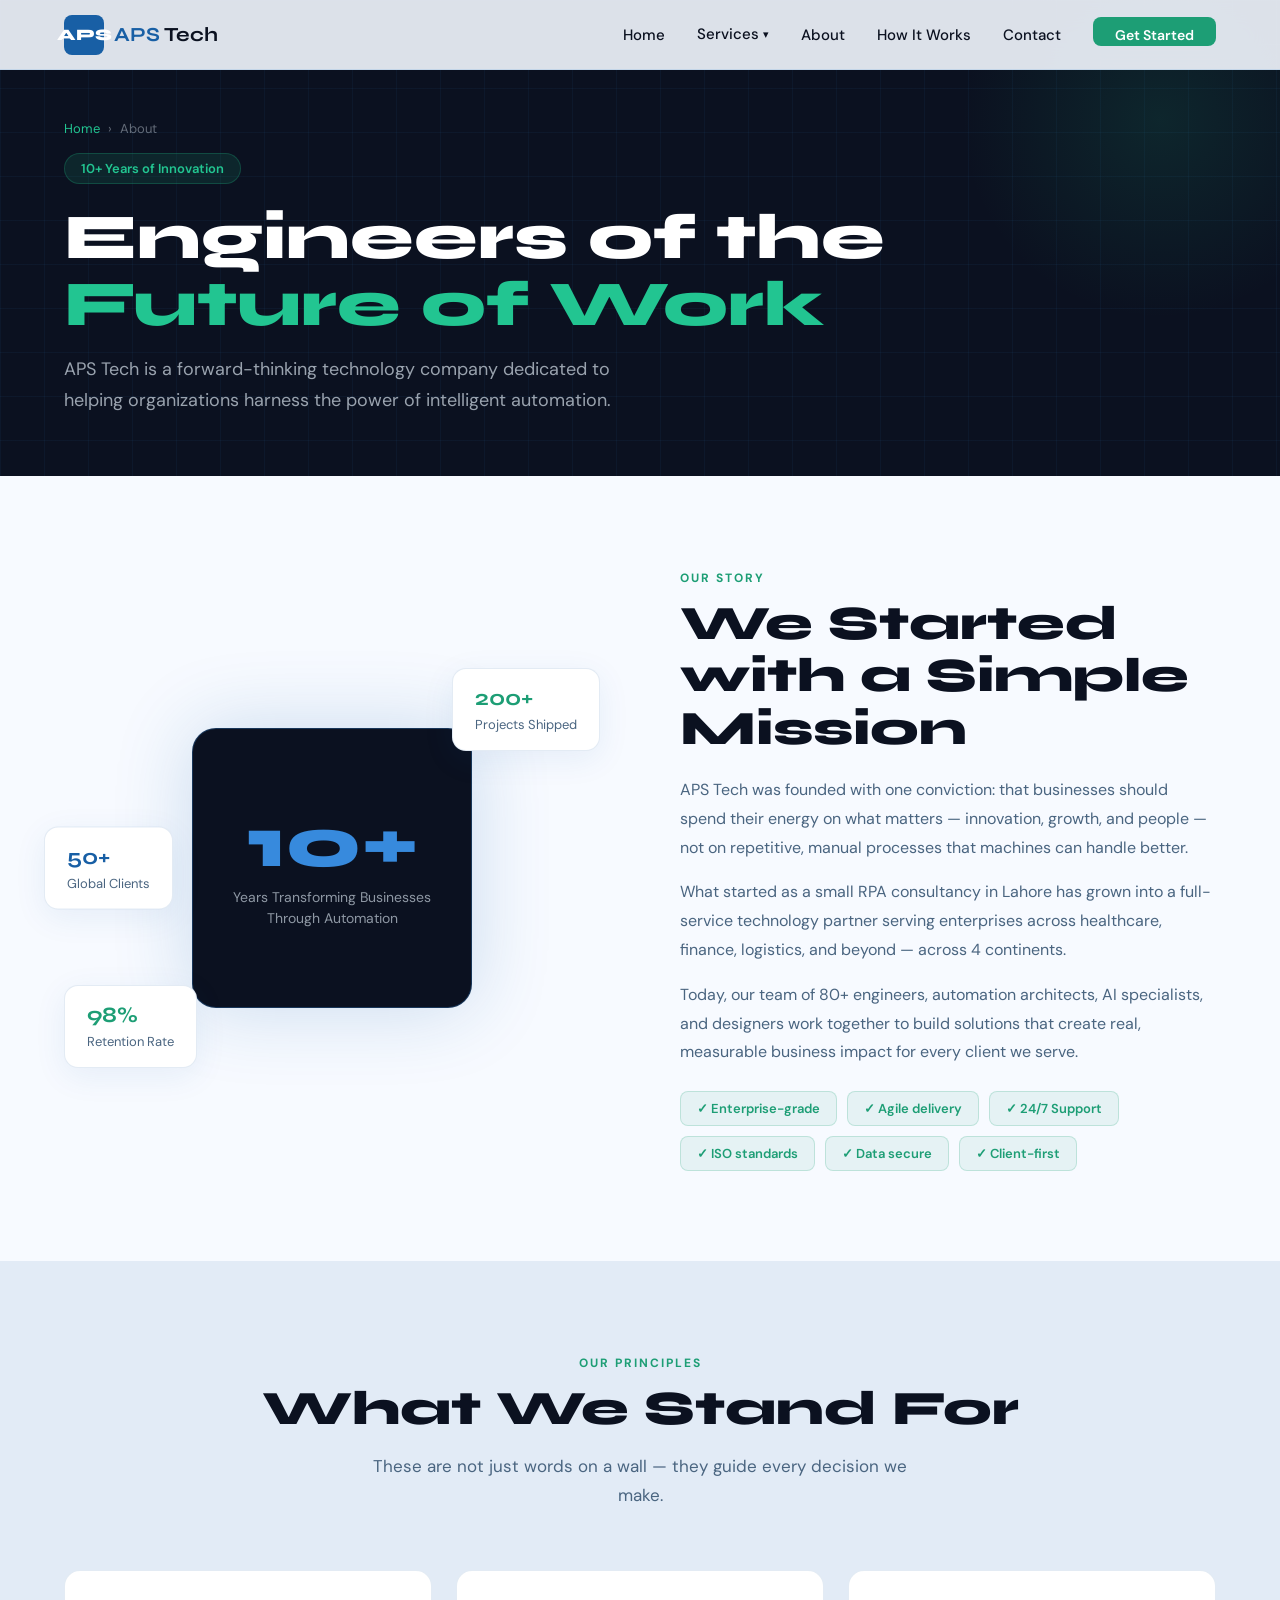
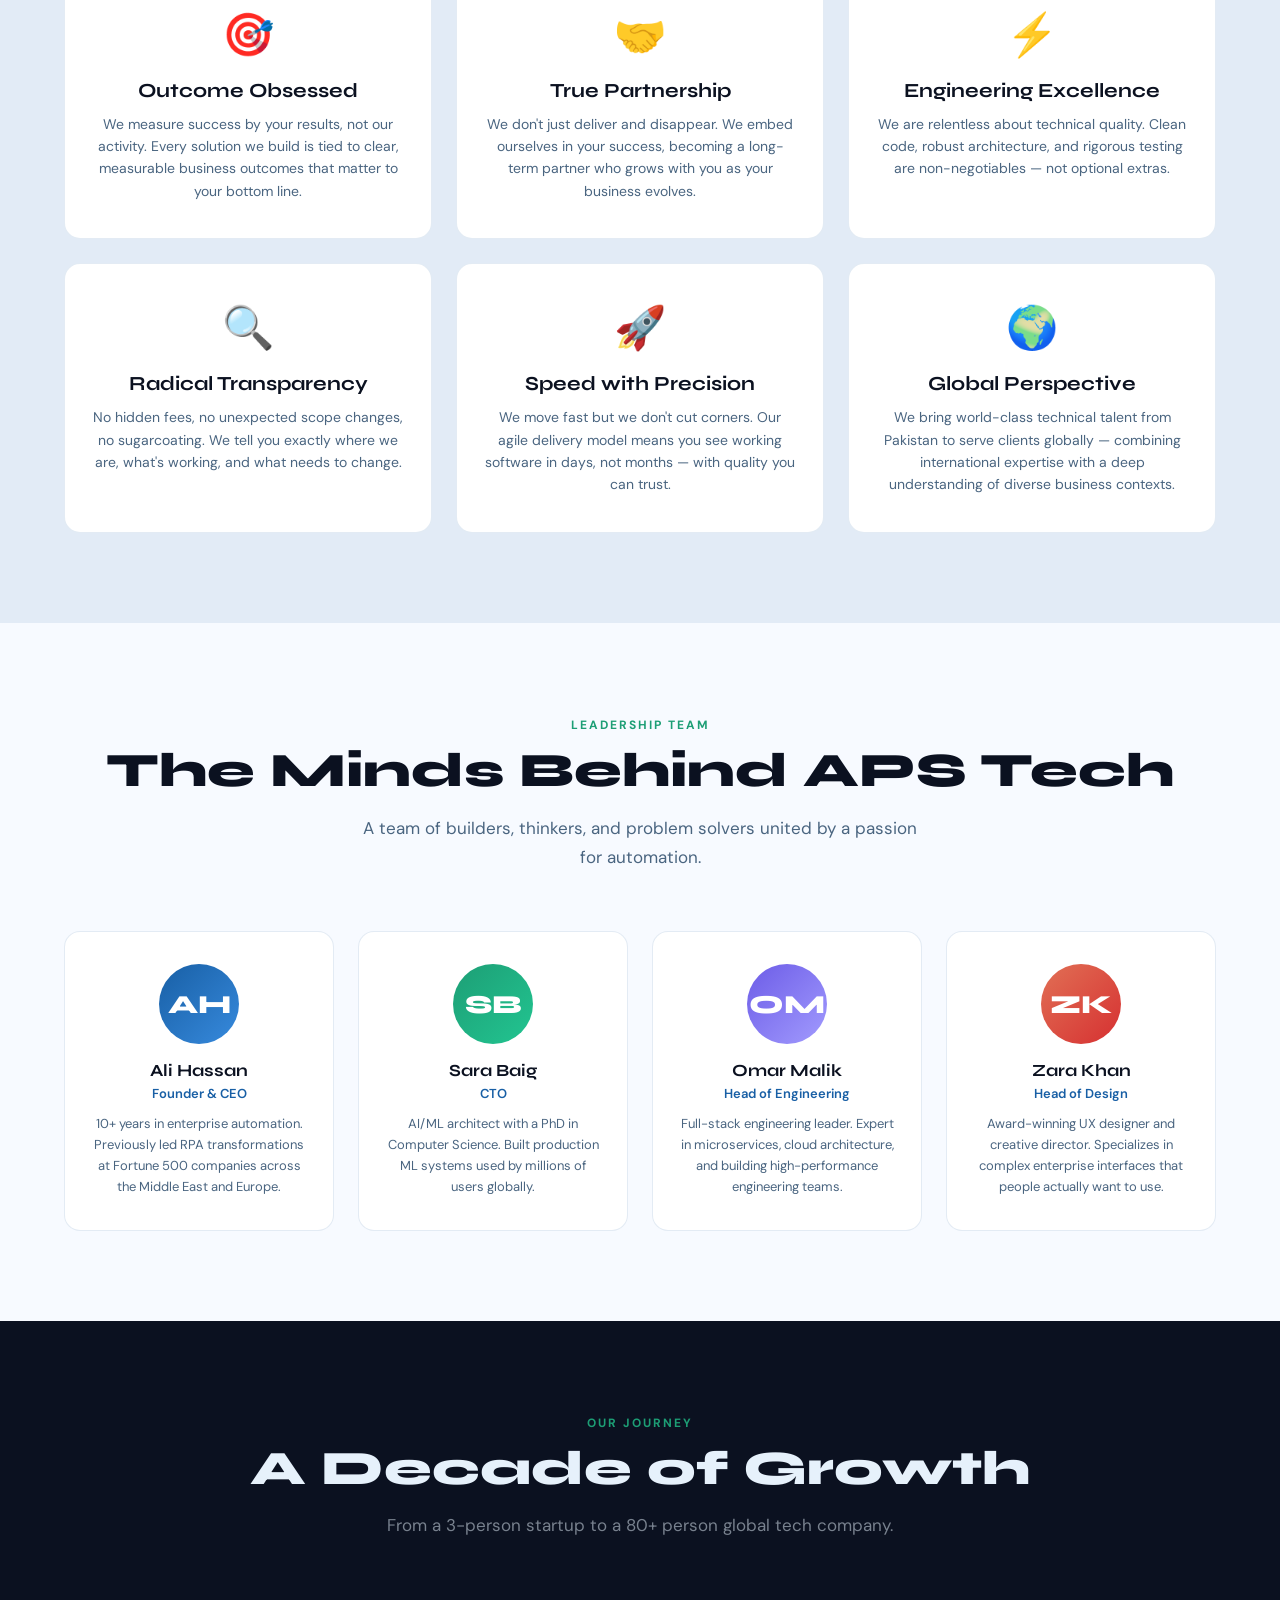
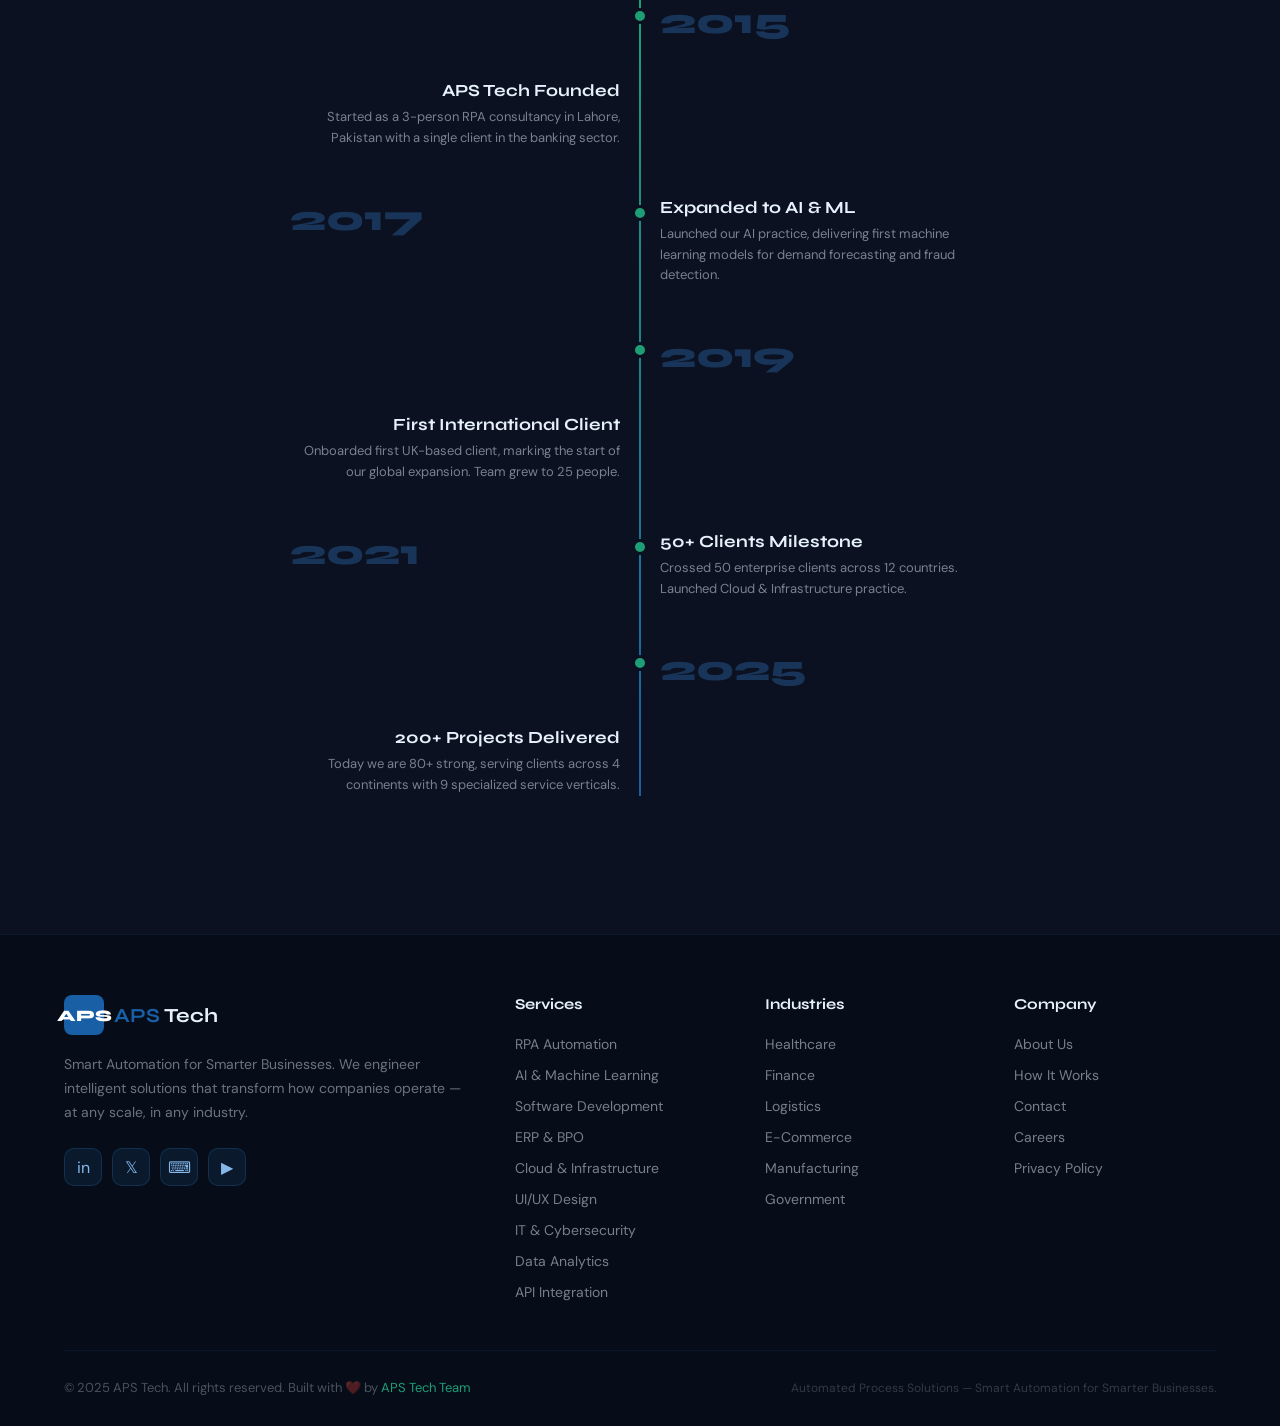
==== pages/about.html @ 6a46b892 "Initial website upload" ====
<!DOCTYPE html>
<html lang="en">
<head>
  <meta charset="UTF-8">
  <link rel="icon" type="image/svg+xml" href="../favicon.svg">
  <link rel="alternate icon" type="image/x-icon" href="../favicon.ico">
  <meta name="viewport" content="width=device-width, initial-scale=1.0">
  <title>About Us — APS Tech</title>
  <link rel="stylesheet" href="../assets/css/global.css">
  <style>
    /* ===== ABOUT PAGE ===== */
    #story { background: var(--bg3); }
    .story-grid { display: grid; grid-template-columns: 1fr 1fr; gap: 80px; align-items: center; }

    .story-visual {
      position: relative; height: 460px;
      display: flex; align-items: center; justify-content: center;
    }
    .story-main-card {
      width: 280px; height: 280px;
      background: var(--navy);
      border-radius: 24px;
      display: flex; flex-direction: column; align-items: center; justify-content: center;
      gap: 8px; border: 1px solid rgba(55,138,221,0.3);
      box-shadow: 0 0 80px rgba(24,95,165,0.2);
    }
    .story-main-card .big-num {
      font-family: var(--font-head); font-size: 72px; font-weight: 800; color: var(--electric); line-height: 1;
    }
    .story-main-card p { font-size: 14px; color: rgba(230,241,251,0.6); text-align: center; line-height: 1.5; padding: 0 20px; }
    .float-card {
      position: absolute; background: #fff;
      border: 1px solid rgba(24,95,165,0.12);
      border-radius: 14px; padding: 16px 22px;
      box-shadow: 0 8px 32px rgba(24,95,165,0.08);
    }
    .float-card strong { display: block; font-family: var(--font-head); font-size: 22px; color: var(--green); margin-bottom: 2px; }
    .float-card span { font-size: 13px; color: #4A6580; }
    .float-card.fc1 { top: 30px; right: 0; }
    .float-card.fc2 { bottom: 30px; left: 0; }
    .float-card.fc3 { top: 50%; left: -20px; transform: translateY(-50%); }
    .float-card.fc3 strong { color: var(--blue); }

    .story-content .section-title { margin-bottom: 20px; }
    .story-content p { font-size: 16px; color: #4A6580; line-height: 1.8; margin-bottom: 16px; }
    .about-vals { display: flex; flex-wrap: wrap; gap: 10px; margin-top: 24px; }
    .aval {
      display: flex; align-items: center; gap: 8px;
      background: rgba(29,158,117,0.08); border: 1px solid rgba(29,158,117,0.2);
      border-radius: 8px; padding: 8px 16px;
      font-size: 13px; font-weight: 600; color: var(--green);
    }

    /* Values */
    #values { background: var(--bg2); }
    .values-grid { display: grid; grid-template-columns: repeat(3, 1fr); gap: 24px; }
    .value-card {
      background: #fff; border: 1px solid rgba(24,95,165,0.12);
      border-radius: 16px; padding: 36px 28px; text-align: center;
      transition: transform 0.3s, box-shadow 0.3s;
    }
    .value-card:hover { transform: translateY(-6px); box-shadow: 0 20px 50px rgba(24,95,165,0.10); }
    .value-icon { font-size: 42px; margin-bottom: 16px; display: block; }
    .value-card h3 { font-family: var(--font-head); font-size: 20px; font-weight: 700; color: var(--navy); margin-bottom: 10px; }
    .value-card p { font-size: 14px; color: #4A6580; line-height: 1.6; }

    /* Team */
    #team { background: var(--bg3); }
    .team-grid { display: grid; grid-template-columns: repeat(auto-fit, minmax(220px, 1fr)); gap: 24px; }
    .team-card {
      background: #fff; border: 1px solid rgba(24,95,165,0.12);
      border-radius: 16px; padding: 32px 24px; text-align: center;
      transition: transform 0.3s, box-shadow 0.3s;
    }
    .team-card:hover { transform: translateY(-6px); box-shadow: 0 20px 50px rgba(24,95,165,0.10); }
    .team-avatar {
      width: 80px; height: 80px; border-radius: 50%; margin: 0 auto 16px;
      display: flex; align-items: center; justify-content: center;
      font-family: var(--font-head); font-weight: 800; font-size: 26px; color: #fff;
    }
    .ta1 { background: linear-gradient(135deg, var(--blue), var(--electric)); }
    .ta2 { background: linear-gradient(135deg, var(--green), var(--green-light)); }
    .ta3 { background: linear-gradient(135deg, #6C5CE7, #a29bfe); }
    .ta4 { background: linear-gradient(135deg, #e17055, #d63031); }
    .team-name { font-family: var(--font-head); font-size: 17px; font-weight: 700; color: var(--navy); margin-bottom: 4px; }
    .team-role { font-size: 13px; color: var(--blue); font-weight: 600; margin-bottom: 12px; }
    .team-bio { font-size: 13px; color: #4A6580; line-height: 1.6; }

    /* Timeline */
    #timeline { background: var(--navy); }
    .timeline { position: relative; max-width: 700px; margin: 0 auto; }
    .timeline::before {
      content: ''; position: absolute; left: 50%; top: 0; bottom: 0; width: 2px;
      background: linear-gradient(to bottom, var(--green), var(--blue));
      transform: translateX(-50%);
    }
    .tl-item {
      display: grid; grid-template-columns: 1fr 1fr; gap: 40px;
      margin-bottom: 48px; position: relative;
    }
    .tl-item:nth-child(odd) .tl-content { grid-column: 1; text-align: right; }
    .tl-item:nth-child(odd) .tl-year { grid-column: 2; }
    .tl-item:nth-child(even) .tl-year { grid-column: 1; }
    .tl-item:nth-child(even) .tl-content { grid-column: 2; }
    .tl-dot {
      position: absolute; left: 50%; top: 8px; width: 16px; height: 16px;
      background: var(--green); border-radius: 50%;
      border: 3px solid var(--navy); transform: translateX(-50%);
      z-index: 1;
    }
    .tl-year {
      font-family: var(--font-head); font-size: 36px; font-weight: 800;
      color: rgba(55,138,221,0.3); line-height: 1; padding-top: 4px;
    }
    .tl-content h4 { font-family: var(--font-head); font-size: 17px; font-weight: 700; color: var(--white); margin-bottom: 6px; }
    .tl-content p { font-size: 13px; color: rgba(230,241,251,0.5); line-height: 1.6; }

    @media (max-width: 900px) {
      .story-grid { grid-template-columns: 1fr; }
      .story-visual { height: 320px; }
      .values-grid { grid-template-columns: 1fr; }
      .timeline::before { left: 20px; }
      .tl-item { grid-template-columns: 1fr; padding-left: 52px; }
      .tl-item:nth-child(odd) .tl-content,
      .tl-item:nth-child(even) .tl-content { grid-column: 1; text-align: left; }
      .tl-item:nth-child(odd) .tl-year,
      .tl-item:nth-child(even) .tl-year { grid-column: 1; }
      .tl-dot { left: 20px; }
    }
  </style>
</head>
<body>

<div id="nav-placeholder"></div>

<!-- PAGE HERO -->
<div class="page-hero">
  <div class="page-hero-grid"></div>
  <div class="page-hero-glow"></div>
  <div class="page-hero-content">
    <div class="breadcrumb"><a href="/">Home</a> <span>›</span> <span>About</span></div>
    <div class="page-hero-badge">10+ Years of Innovation</div>
    <h1>Engineers of the <span>Future of Work</span></h1>
    <p>APS Tech is a forward-thinking technology company dedicated to helping organizations harness the power of intelligent automation.</p>
  </div>
</div>

<!-- STORY -->
<section id="story">
  <div class="story-grid">
    <div class="story-visual reveal">
      <div class="story-main-card">
        <div class="big-num">10+</div>
        <p>Years Transforming Businesses Through Automation</p>
      </div>
      <div class="float-card fc1">
        <strong>200+</strong>
        <span>Projects Shipped</span>
      </div>
      <div class="float-card fc2">
        <strong>98%</strong>
        <span>Retention Rate</span>
      </div>
      <div class="float-card fc3">
        <strong>50+</strong>
        <span>Global Clients</span>
      </div>
    </div>
    <div class="story-content reveal">
      <span class="section-label">Our Story</span>
      <h2 class="section-title">We Started with a Simple Mission</h2>
      <p>APS Tech was founded with one conviction: that businesses should spend their energy on what matters — innovation, growth, and people — not on repetitive, manual processes that machines can handle better.</p>
      <p>What started as a small RPA consultancy in Lahore has grown into a full-service technology partner serving enterprises across healthcare, finance, logistics, and beyond — across 4 continents.</p>
      <p>Today, our team of 80+ engineers, automation architects, AI specialists, and designers work together to build solutions that create real, measurable business impact for every client we serve.</p>
      <div class="about-vals">
        <div class="aval">✓ Enterprise-grade</div>
        <div class="aval">✓ Agile delivery</div>
        <div class="aval">✓ 24/7 Support</div>
        <div class="aval">✓ ISO standards</div>
        <div class="aval">✓ Data secure</div>
        <div class="aval">✓ Client-first</div>
      </div>
    </div>
  </div>
</section>

<!-- VALUES -->
<section id="values">
  <div class="section-header center reveal">
    <span class="section-label">Our Principles</span>
    <h2 class="section-title">What We Stand For</h2>
    <p class="section-sub">These are not just words on a wall — they guide every decision we make.</p>
  </div>
  <div class="values-grid">
    <div class="value-card reveal">
      <span class="value-icon">🎯</span>
      <h3>Outcome Obsessed</h3>
      <p>We measure success by your results, not our activity. Every solution we build is tied to clear, measurable business outcomes that matter to your bottom line.</p>
    </div>
    <div class="value-card reveal">
      <span class="value-icon">🤝</span>
      <h3>True Partnership</h3>
      <p>We don't just deliver and disappear. We embed ourselves in your success, becoming a long-term partner who grows with you as your business evolves.</p>
    </div>
    <div class="value-card reveal">
      <span class="value-icon">⚡</span>
      <h3>Engineering Excellence</h3>
      <p>We are relentless about technical quality. Clean code, robust architecture, and rigorous testing are non-negotiables — not optional extras.</p>
    </div>
    <div class="value-card reveal">
      <span class="value-icon">🔍</span>
      <h3>Radical Transparency</h3>
      <p>No hidden fees, no unexpected scope changes, no sugarcoating. We tell you exactly where we are, what's working, and what needs to change.</p>
    </div>
    <div class="value-card reveal">
      <span class="value-icon">🚀</span>
      <h3>Speed with Precision</h3>
      <p>We move fast but we don't cut corners. Our agile delivery model means you see working software in days, not months — with quality you can trust.</p>
    </div>
    <div class="value-card reveal">
      <span class="value-icon">🌍</span>
      <h3>Global Perspective</h3>
      <p>We bring world-class technical talent from Pakistan to serve clients globally — combining international expertise with a deep understanding of diverse business contexts.</p>
    </div>
  </div>
</section>

<!-- TEAM -->
<section id="team">
  <div class="section-header center reveal">
    <span class="section-label">Leadership Team</span>
    <h2 class="section-title">The Minds Behind APS Tech</h2>
    <p class="section-sub">A team of builders, thinkers, and problem solvers united by a passion for automation.</p>
  </div>
  <div class="team-grid">
    <div class="team-card reveal">
      <div class="team-avatar ta1">AH</div>
      <div class="team-name">Ali Hassan</div>
      <div class="team-role">Founder & CEO</div>
      <div class="team-bio">10+ years in enterprise automation. Previously led RPA transformations at Fortune 500 companies across the Middle East and Europe.</div>
    </div>
    <div class="team-card reveal">
      <div class="team-avatar ta2">SB</div>
      <div class="team-name">Sara Baig</div>
      <div class="team-role">CTO</div>
      <div class="team-bio">AI/ML architect with a PhD in Computer Science. Built production ML systems used by millions of users globally.</div>
    </div>
    <div class="team-card reveal">
      <div class="team-avatar ta3">OM</div>
      <div class="team-name">Omar Malik</div>
      <div class="team-role">Head of Engineering</div>
      <div class="team-bio">Full-stack engineering leader. Expert in microservices, cloud architecture, and building high-performance engineering teams.</div>
    </div>
    <div class="team-card reveal">
      <div class="team-avatar ta4">ZK</div>
      <div class="team-name">Zara Khan</div>
      <div class="team-role">Head of Design</div>
      <div class="team-bio">Award-winning UX designer and creative director. Specializes in complex enterprise interfaces that people actually want to use.</div>
    </div>
  </div>
</section>

<!-- TIMELINE -->
<section id="timeline">
  <div class="section-header center reveal">
    <span class="section-label">Our Journey</span>
    <h2 class="section-title" style="color:var(--white)">A Decade of Growth</h2>
    <p class="section-sub" style="color:rgba(230,241,251,0.5)">From a 3-person startup to a 80+ person global tech company.</p>
  </div>
  <div class="timeline reveal">
    <div class="tl-item">
      <div class="tl-dot"></div>
      <div class="tl-year">2015</div>
      <div class="tl-content">
        <h4>APS Tech Founded</h4>
        <p>Started as a 3-person RPA consultancy in Lahore, Pakistan with a single client in the banking sector.</p>
      </div>
    </div>
    <div class="tl-item">
      <div class="tl-dot"></div>
      <div class="tl-year">2017</div>
      <div class="tl-content">
        <h4>Expanded to AI & ML</h4>
        <p>Launched our AI practice, delivering first machine learning models for demand forecasting and fraud detection.</p>
      </div>
    </div>
    <div class="tl-item">
      <div class="tl-dot"></div>
      <div class="tl-year">2019</div>
      <div class="tl-content">
        <h4>First International Client</h4>
        <p>Onboarded first UK-based client, marking the start of our global expansion. Team grew to 25 people.</p>
      </div>
    </div>
    <div class="tl-item">
      <div class="tl-dot"></div>
      <div class="tl-year">2021</div>
      <div class="tl-content">
        <h4>50+ Clients Milestone</h4>
        <p>Crossed 50 enterprise clients across 12 countries. Launched Cloud & Infrastructure practice.</p>
      </div>
    </div>
    <div class="tl-item">
      <div class="tl-dot"></div>
      <div class="tl-year">2025</div>
      <div class="tl-content">
        <h4>200+ Projects Delivered</h4>
        <p>Today we are 80+ strong, serving clients across 4 continents with 9 specialized service verticals.</p>
      </div>
    </div>
  </div>
</section>

<div id="footer-placeholder"></div>
<script src="../assets/js/components.js"></script>
</body>
</html>
---- assets/css/global.css ----
@import url('https://fonts.googleapis.com/css2?family=Syne:wght@400;600;700;800&family=DM+Sans:wght@300;400;500;600&display=swap');

:root {
  --bg: #EFF4FB;
  --bg2: #E2EBF6;
  --bg3: #F7FAFF;
  --navy: #0B1120;
  --blue: #185FA5;
  --electric: #378ADD;
  --green: #1D9E75;
  --green-light: #22C591;
  --white: #E6F1FB;
  --muted: #85B7EB;
  --dark-card: #0D1829;
  --card-border: rgba(55,138,221,0.25);
  --font-head: 'Syne', sans-serif;
  --font-body: 'DM Sans', sans-serif;
}

*, *::before, *::after { box-sizing: border-box; margin: 0; padding: 0; }
html { scroll-behavior: smooth; }
body {
  font-family: var(--font-body);
  background: var(--bg);
  color: var(--navy);
  overflow-x: hidden;
}

/* ===== NAVBAR ===== */
nav {
  position: fixed; top: 0; left: 0; right: 0; z-index: 1000;
  display: flex; align-items: center; justify-content: space-between;
  padding: 0 5%; height: 70px;
  background: rgba(239,244,251,0.92);
  backdrop-filter: blur(16px);
  border-bottom: 1px solid rgba(55,138,221,0.15);
  transition: box-shadow 0.3s;
}
nav.scrolled { box-shadow: 0 4px 32px rgba(24,95,165,0.1); }

.nav-logo {
  display: flex; align-items: center; gap: 10px; text-decoration: none;
}
.logo-box {
  width: 40px; height: 40px;
  background: var(--blue);
  border-radius: 8px;
  display: flex; align-items: center; justify-content: center;
  font-family: var(--font-head);
  font-weight: 800; font-size: 16px;
  color: #fff;
}
.logo-text {
  font-family: var(--font-head);
  font-weight: 700; font-size: 20px;
  color: var(--navy);
}
.logo-text span { color: var(--blue); }

.nav-links {
  display: flex; align-items: center; gap: 2rem; list-style: none;
}
.nav-links a {
  text-decoration: none; color: var(--navy);
  font-weight: 500; font-size: 15px;
  position: relative; padding-bottom: 2px;
  transition: color 0.2s;
}
.nav-links a::after {
  content: ''; position: absolute; bottom: 0; left: 0;
  width: 0; height: 2px;
  background: var(--green);
  transition: width 0.3s;
}
.nav-links a:hover { color: var(--blue); }
.nav-links a:hover::after { width: 100%; }
.nav-links a.active { color: var(--blue); }
.nav-links a.active::after { width: 100%; }

.btn-nav {
  background: var(--green) !important;
  color: #fff !important;
  padding: 9px 22px;
  border-radius: 8px;
  font-weight: 600 !important;
  font-size: 14px !important;
  transition: background 0.2s, transform 0.2s !important;
}
.btn-nav::after { display: none !important; }
.btn-nav:hover { background: var(--green-light) !important; transform: translateY(-1px); }

.hamburger { display: none; flex-direction: column; gap: 5px; cursor: pointer; }
.hamburger span { width: 26px; height: 2px; background: var(--navy); transition: all 0.3s; border-radius: 2px; }

.mobile-menu {
  display: none;
  position: fixed; top: 70px; left: 0; right: 0;
  background: rgba(239,244,251,0.98);
  backdrop-filter: blur(16px);
  padding: 24px 5%;
  z-index: 999;
  border-bottom: 1px solid rgba(24,95,165,0.1);
  flex-direction: column; gap: 16px;
}
.mobile-menu.open { display: flex; }
.mobile-menu a {
  text-decoration: none; color: var(--navy);
  font-weight: 600; font-size: 16px;
  padding: 8px 0;
  border-bottom: 1px solid rgba(24,95,165,0.08);
}
.mobile-menu a:last-child { border-bottom: none; }

/* ===== FOOTER ===== */
footer {
  background: #060D18;
  padding: 60px 5% 30px;
  border-top: 1px solid rgba(55,138,221,0.1);
}
.footer-top {
  display: grid; grid-template-columns: 2fr 1fr 1fr 1fr; gap: 48px;
  margin-bottom: 48px;
}
.footer-brand p {
  font-size: 14px; color: rgba(230,241,251,0.45); line-height: 1.7;
  margin: 14px 0 24px;
}
.footer-social { display: flex; gap: 10px; }
.soc-icon {
  width: 38px; height: 38px;
  background: rgba(55,138,221,0.1);
  border: 1px solid rgba(55,138,221,0.2);
  border-radius: 10px;
  display: flex; align-items: center; justify-content: center;
  font-size: 16px; color: var(--muted);
  cursor: pointer;
  transition: background 0.2s, color 0.2s, border-color 0.2s;
  text-decoration: none;
}
.soc-icon:hover { background: var(--green); color: #fff; border-color: var(--green); }

.footer-col h4 {
  font-family: var(--font-head);
  font-size: 15px; font-weight: 700;
  color: var(--white); margin-bottom: 20px;
}
.footer-col ul { list-style: none; display: flex; flex-direction: column; gap: 10px; }
.footer-col ul a { text-decoration: none; font-size: 14px; color: rgba(230,241,251,0.5); transition: color 0.2s; }
.footer-col ul a:hover { color: var(--green); }

.footer-bottom {
  border-top: 1px solid rgba(55,138,221,0.08);
  padding-top: 28px;
  display: flex; justify-content: space-between; align-items: center;
  flex-wrap: wrap; gap: 12px;
}
.footer-bottom p { font-size: 13px; color: rgba(230,241,251,0.3); }
.footer-bottom a { color: var(--green); text-decoration: none; }

/* ===== SHARED COMPONENTS ===== */
section { padding: 90px 5%; }
.section-label {
  display: inline-block;
  font-size: 12px; font-weight: 700;
  letter-spacing: 2px; text-transform: uppercase;
  color: var(--green); margin-bottom: 12px;
}
.section-title {
  font-family: var(--font-head);
  font-size: clamp(28px, 4vw, 48px);
  font-weight: 800; color: var(--navy);
  margin-bottom: 16px; line-height: 1.1;
}
.section-sub {
  font-size: 17px; color: #4A6580;
  line-height: 1.7; max-width: 560px;
}
.section-header { margin-bottom: 60px; }
.section-header.center { text-align: center; }
.section-header.center .section-sub { margin: 0 auto; }

.btn-primary {
  background: var(--green);
  color: #fff;
  padding: 14px 32px; border-radius: 10px;
  font-weight: 600; font-size: 16px;
  text-decoration: none;
  display: inline-flex; align-items: center; gap: 8px;
  transition: background 0.2s, transform 0.2s, box-shadow 0.2s;
  box-shadow: 0 4px 20px rgba(29,158,117,0.25);
}
.btn-primary:hover { background: var(--green-light); transform: translateY(-2px); box-shadow: 0 8px 30px rgba(29,158,117,0.35); }

.btn-outline {
  border: 2px solid var(--blue);
  color: var(--blue);
  padding: 12px 30px; border-radius: 10px;
  font-weight: 600; font-size: 16px;
  text-decoration: none;
  display: inline-flex; align-items: center; gap: 8px;
  transition: all 0.2s;
  background: transparent;
}
.btn-outline:hover { background: var(--blue); color: #fff; transform: translateY(-2px); }

/* Reveal animation */
.reveal { opacity: 0; transform: translateY(30px); transition: opacity 0.6s ease, transform 0.6s ease; }
.reveal.visible { opacity: 1; transform: translateY(0); }

/* Page hero banner (for inner pages) */
.page-hero {
  min-height: 340px;
  display: flex; align-items: center;
  padding: 120px 5% 60px;
  background: var(--navy);
  position: relative; overflow: hidden;
}
.page-hero-grid {
  position: absolute; inset: 0;
  background-image:
    linear-gradient(rgba(55,138,221,0.06) 1px, transparent 1px),
    linear-gradient(90deg, rgba(55,138,221,0.06) 1px, transparent 1px);
  background-size: 44px 44px;
}
.page-hero-glow {
  position: absolute; width: 400px; height: 400px; border-radius: 50%;
  background: radial-gradient(circle, rgba(29,158,117,0.15) 0%, transparent 70%);
  right: -80px; top: -80px;
}
.page-hero-content { position: relative; z-index: 2; }
.page-hero-badge {
  display: inline-flex; align-items: center; gap: 8px;
  background: rgba(29,158,117,0.15);
  border: 1px solid rgba(29,158,117,0.3);
  color: var(--green-light);
  padding: 6px 16px; border-radius: 50px;
  font-size: 13px; font-weight: 600;
  margin-bottom: 20px;
}
.page-hero h1 {
  font-family: var(--font-head);
  font-size: clamp(36px, 5vw, 64px);
  font-weight: 800; color: #fff;
  line-height: 1.05; margin-bottom: 16px;
}
.page-hero h1 span { color: var(--green-light); }
.page-hero p {
  font-size: 18px; color: rgba(230,241,251,0.65);
  max-width: 560px; line-height: 1.7;
}

/* Breadcrumb */
.breadcrumb {
  display: flex; align-items: center; gap: 8px;
  margin-bottom: 16px;
  font-size: 13px; color: rgba(230,241,251,0.4);
}
.breadcrumb a { color: var(--green-light); text-decoration: none; }
.breadcrumb a:hover { color: #fff; }

/* ===== RESPONSIVE ===== */
@media (max-width: 900px) {
  .footer-top { grid-template-columns: 1fr 1fr; }
}
@media (max-width: 768px) {
  .nav-links { display: none; }
  .hamburger { display: flex; }
  .footer-top { grid-template-columns: 1fr; }
}
@media (max-width: 480px) {
  section { padding: 60px 5%; }
}
/* ===== SERVICES DROPDOWN ===== */
.nav-has-dropdown { position: relative; }
.nav-has-dropdown > a { display: flex; align-items: center; gap: 4px; }
.dd-caret { font-size: 11px; transition: transform 0.3s; display: inline-block; }
.nav-has-dropdown:hover .dd-caret { transform: rotate(180deg); }

.nav-dropdown {
  position: absolute; top: calc(100% + 14px); left: 50%; transform: translateX(-50%);
  width: 620px;
  background: #fff;
  border-radius: 16px;
  box-shadow: 0 20px 60px rgba(11,17,32,0.15), 0 0 0 1px rgba(55,138,221,0.12);
  opacity: 0; visibility: hidden; pointer-events: none;
  transition: opacity 0.22s ease, transform 0.22s ease, visibility 0.22s;
  transform: translateX(-50%) translateY(8px);
  z-index: 2000;
}
.nav-has-dropdown:hover .nav-dropdown {
  opacity: 1; visibility: visible; pointer-events: all;
  transform: translateX(-50%) translateY(0);
}
/* little arrow tip */
.nav-dropdown::before {
  content: '';
  position: absolute; top: -7px; left: 50%; transform: translateX(-50%);
  border-left: 8px solid transparent;
  border-right: 8px solid transparent;
  border-bottom: 8px solid #fff;
}

.dd-grid {
  display: grid; grid-template-columns: 1fr 1fr 1fr;
  gap: 2px; padding: 16px;
}
.dd-item {
  display: flex; align-items: center; gap: 12px;
  padding: 12px 14px; border-radius: 10px;
  text-decoration: none; color: var(--navy);
  transition: background 0.18s;
}
.dd-item:hover { background: var(--bg); }
.dd-icon { font-size: 22px; flex-shrink: 0; width: 36px; text-align: center; }
.dd-text strong { display: block; font-size: 13px; font-weight: 700; color: var(--navy); line-height: 1.2; }
.dd-text small { font-size: 11px; color: #6B87A2; }
.dd-item:hover .dd-text strong { color: var(--blue); }

.dd-footer {
  border-top: 1px solid rgba(55,138,221,0.1);
  padding: 12px 20px;
  background: var(--bg3); border-radius: 0 0 16px 16px;
}
.dd-all {
  font-size: 13px; font-weight: 700;
  color: var(--green); text-decoration: none;
  transition: color 0.2s;
}
.dd-all:hover { color: var(--green-light); }

/* Mobile dropdown sub-group */
.mob-group { display: flex; flex-direction: column; }
.mob-group-title {
  font-weight: 700; font-size: 16px; color: var(--navy);
  padding: 8px 0;
  border-bottom: 1px solid rgba(24,95,165,0.08);
  cursor: pointer; user-select: none;
}
.mob-sub { display: none; flex-direction: column; padding-left: 12px; gap: 0; }
.mob-group.open .mob-sub { display: flex; }
.mob-sub-link {
  font-size: 14px !important; font-weight: 500 !important;
  color: #4A6580 !important;
  padding: 7px 0 !important;
  border-bottom: 1px solid rgba(24,95,165,0.05) !important;
}
.mob-sub-link:hover { color: var(--blue) !important; }

/* ===== SERVICE DETAIL PAGE (individual service pages) ===== */
.svc-hero {
  background: var(--navy); padding: 130px 5% 70px;
  position: relative; overflow: hidden;
}
.svc-hero-grid {
  position: absolute; inset: 0;
  background-image:
    linear-gradient(rgba(55,138,221,0.06) 1px, transparent 1px),
    linear-gradient(90deg, rgba(55,138,221,0.06) 1px, transparent 1px);
  background-size: 44px 44px;
}
.svc-hero-glow {
  position: absolute; width: 500px; height: 500px; border-radius: 50%;
  background: radial-gradient(circle, rgba(29,158,117,0.12) 0%, transparent 70%);
  right: -100px; top: -100px; pointer-events: none;
}
.svc-hero-content { position: relative; z-index: 2; max-width: 700px; }
.svc-hero-badge {
  display: inline-flex; align-items: center; gap: 8px;
  background: rgba(29,158,117,0.15); border: 1px solid rgba(29,158,117,0.3);
  color: var(--green-light); padding: 6px 16px; border-radius: 50px;
  font-size: 13px; font-weight: 600; margin-bottom: 20px;
}
.svc-hero h1 {
  font-family: var(--font-head); font-size: clamp(36px,5vw,62px);
  font-weight: 800; color: #fff; line-height: 1.05; margin-bottom: 18px;
}
.svc-hero h1 span { color: var(--green-light); }
.svc-hero p {
  font-size: 18px; color: rgba(230,241,251,0.65);
  line-height: 1.7; margin-bottom: 32px;
}
.svc-hero-btns { display: flex; gap: 16px; flex-wrap: wrap; }

/* What we offer grid */
.offer-grid {
  display: grid; grid-template-columns: repeat(auto-fit, minmax(260px, 1fr));
  gap: 24px; margin-top: 20px;
}
.offer-card {
  background: #fff; border-radius: 16px;
  padding: 28px 26px;
  border: 1px solid rgba(55,138,221,0.15);
  transition: box-shadow 0.2s, transform 0.2s;
}
.offer-card:hover { box-shadow: 0 8px 32px rgba(24,95,165,0.1); transform: translateY(-3px); }
.offer-card-icon { font-size: 32px; margin-bottom: 14px; display: block; }
.offer-card h3 { font-family: var(--font-head); font-size: 17px; font-weight: 700; margin-bottom: 8px; color: var(--navy); }
.offer-card p { font-size: 14px; color: #5A7A96; line-height: 1.6; }

/* Process steps */
.process-steps { display: flex; flex-direction: column; gap: 0; margin-top: 20px; }
.process-step {
  display: grid; grid-template-columns: 64px 1fr;
  gap: 24px; padding: 32px 0;
  border-bottom: 1px solid rgba(55,138,221,0.1);
  align-items: start;
}
.process-step:last-child { border-bottom: none; }
.step-num {
  width: 52px; height: 52px; border-radius: 14px;
  background: var(--navy); color: var(--green-light);
  font-family: var(--font-head); font-weight: 800; font-size: 20px;
  display: flex; align-items: center; justify-content: center;
  flex-shrink: 0;
}
.step-body h3 { font-family: var(--font-head); font-size: 19px; font-weight: 700; color: var(--navy); margin-bottom: 8px; }
.step-body p { font-size: 15px; color: #5A7A96; line-height: 1.65; }

/* Tech stack pills */
.tech-pills { display: flex; flex-wrap: wrap; gap: 10px; margin-top: 20px; }
.tech-pill {
  background: var(--navy); color: var(--electric);
  border: 1px solid rgba(55,138,221,0.3);
  padding: 8px 18px; border-radius: 50px;
  font-size: 13px; font-weight: 700; letter-spacing: 0.5px;
}

/* Stats row */
.svc-stats {
  display: grid; grid-template-columns: repeat(auto-fit, minmax(160px,1fr));
  gap: 24px; margin-top: 20px;
}
.svc-stat {
  background: var(--navy); border-radius: 16px;
  padding: 28px 24px; text-align: center;
  border: 1px solid rgba(55,138,221,0.15);
}
.svc-stat-num {
  font-family: var(--font-head); font-size: 40px; font-weight: 800;
  color: var(--green-light); display: block; line-height: 1;
}
.svc-stat-label { font-size: 13px; color: rgba(230,241,251,0.5); margin-top: 6px; display: block; }

/* CTA band */
.svc-cta {
  background: var(--navy); border-radius: 24px;
  padding: 60px; text-align: center;
  position: relative; overflow: hidden;
  margin-top: 40px;
}
.svc-cta h2 { font-family: var(--font-head); font-size: clamp(26px,4vw,42px); font-weight: 800; color: #fff; margin-bottom: 14px; }
.svc-cta p { font-size: 17px; color: rgba(230,241,251,0.6); margin-bottom: 32px; }
.svc-cta-btns { display: flex; gap: 16px; justify-content: center; flex-wrap: wrap; }

/* Breadcrumb */
.svc-breadcrumb { display: flex; align-items: center; gap: 8px; margin-bottom: 16px; font-size: 13px; color: rgba(230,241,251,0.4); }
.svc-breadcrumb a { color: var(--green-light); text-decoration: none; }
.svc-breadcrumb a:hover { color: #fff; }
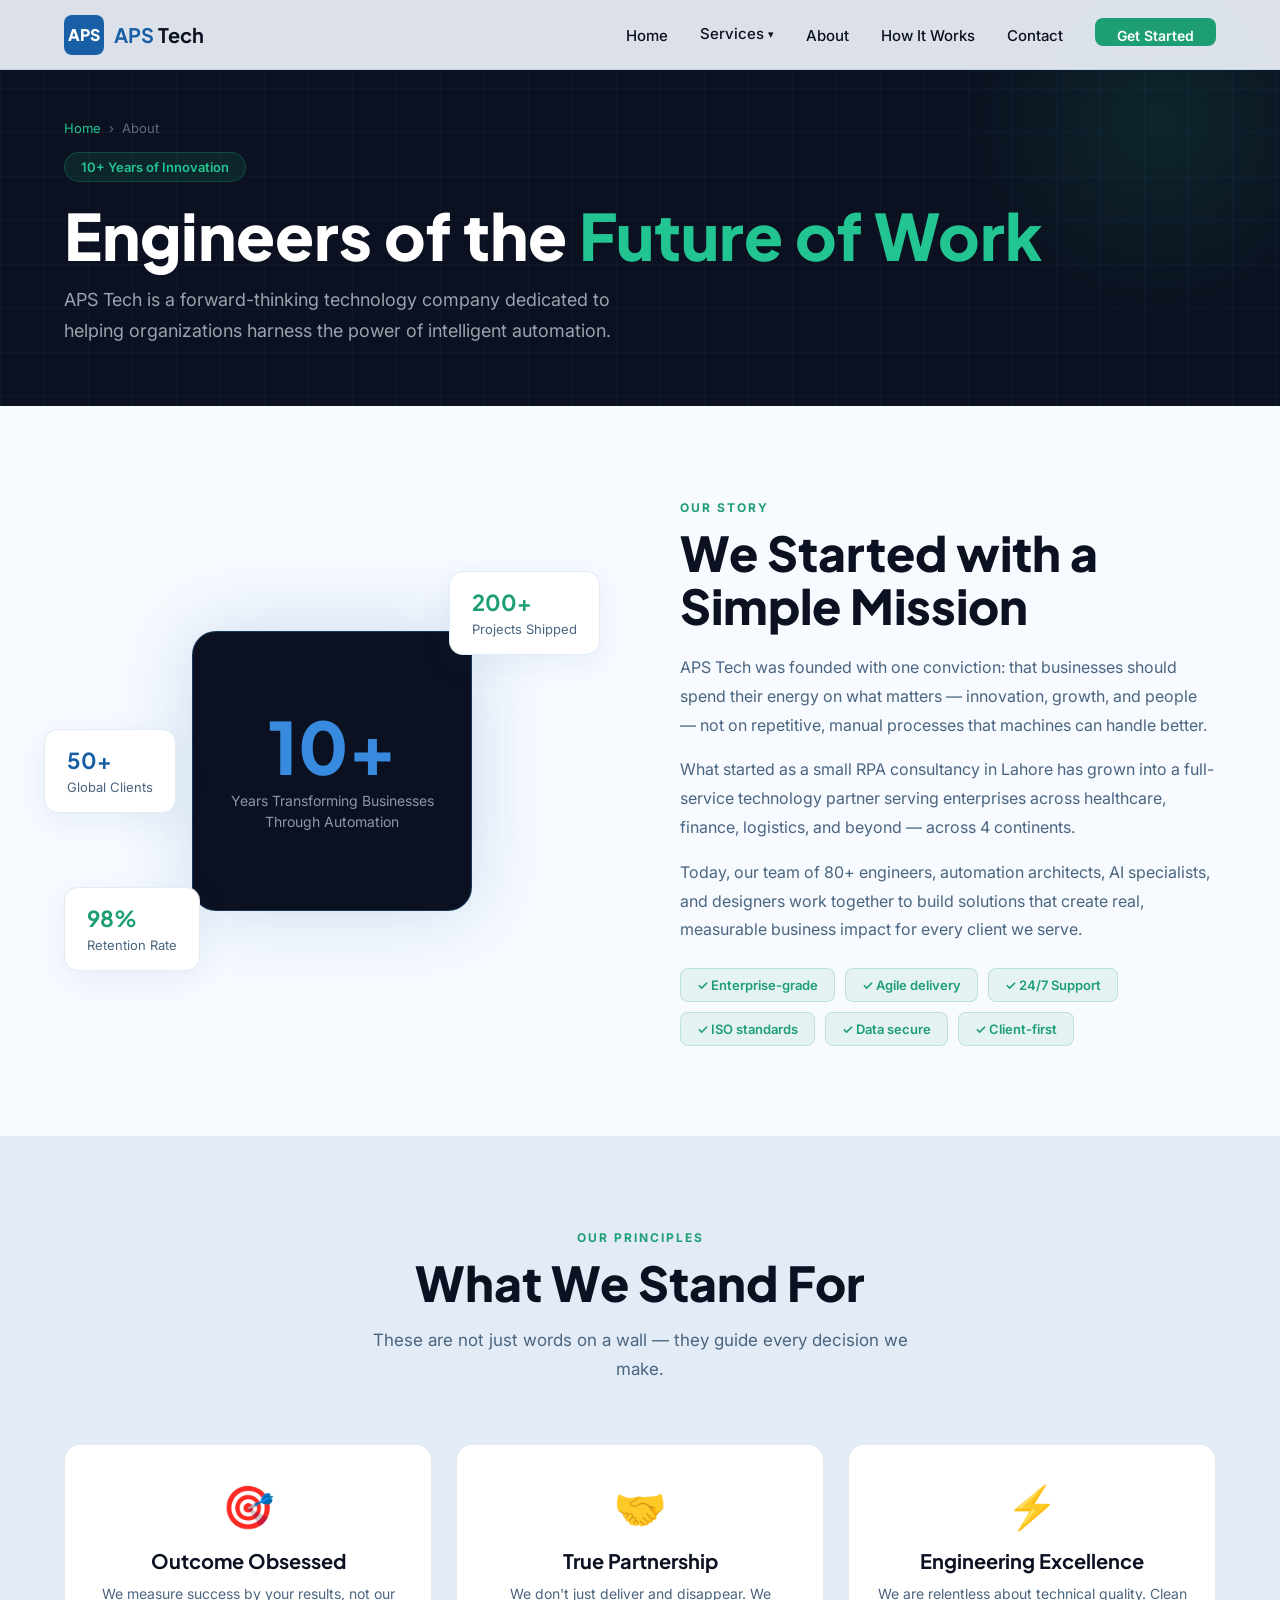
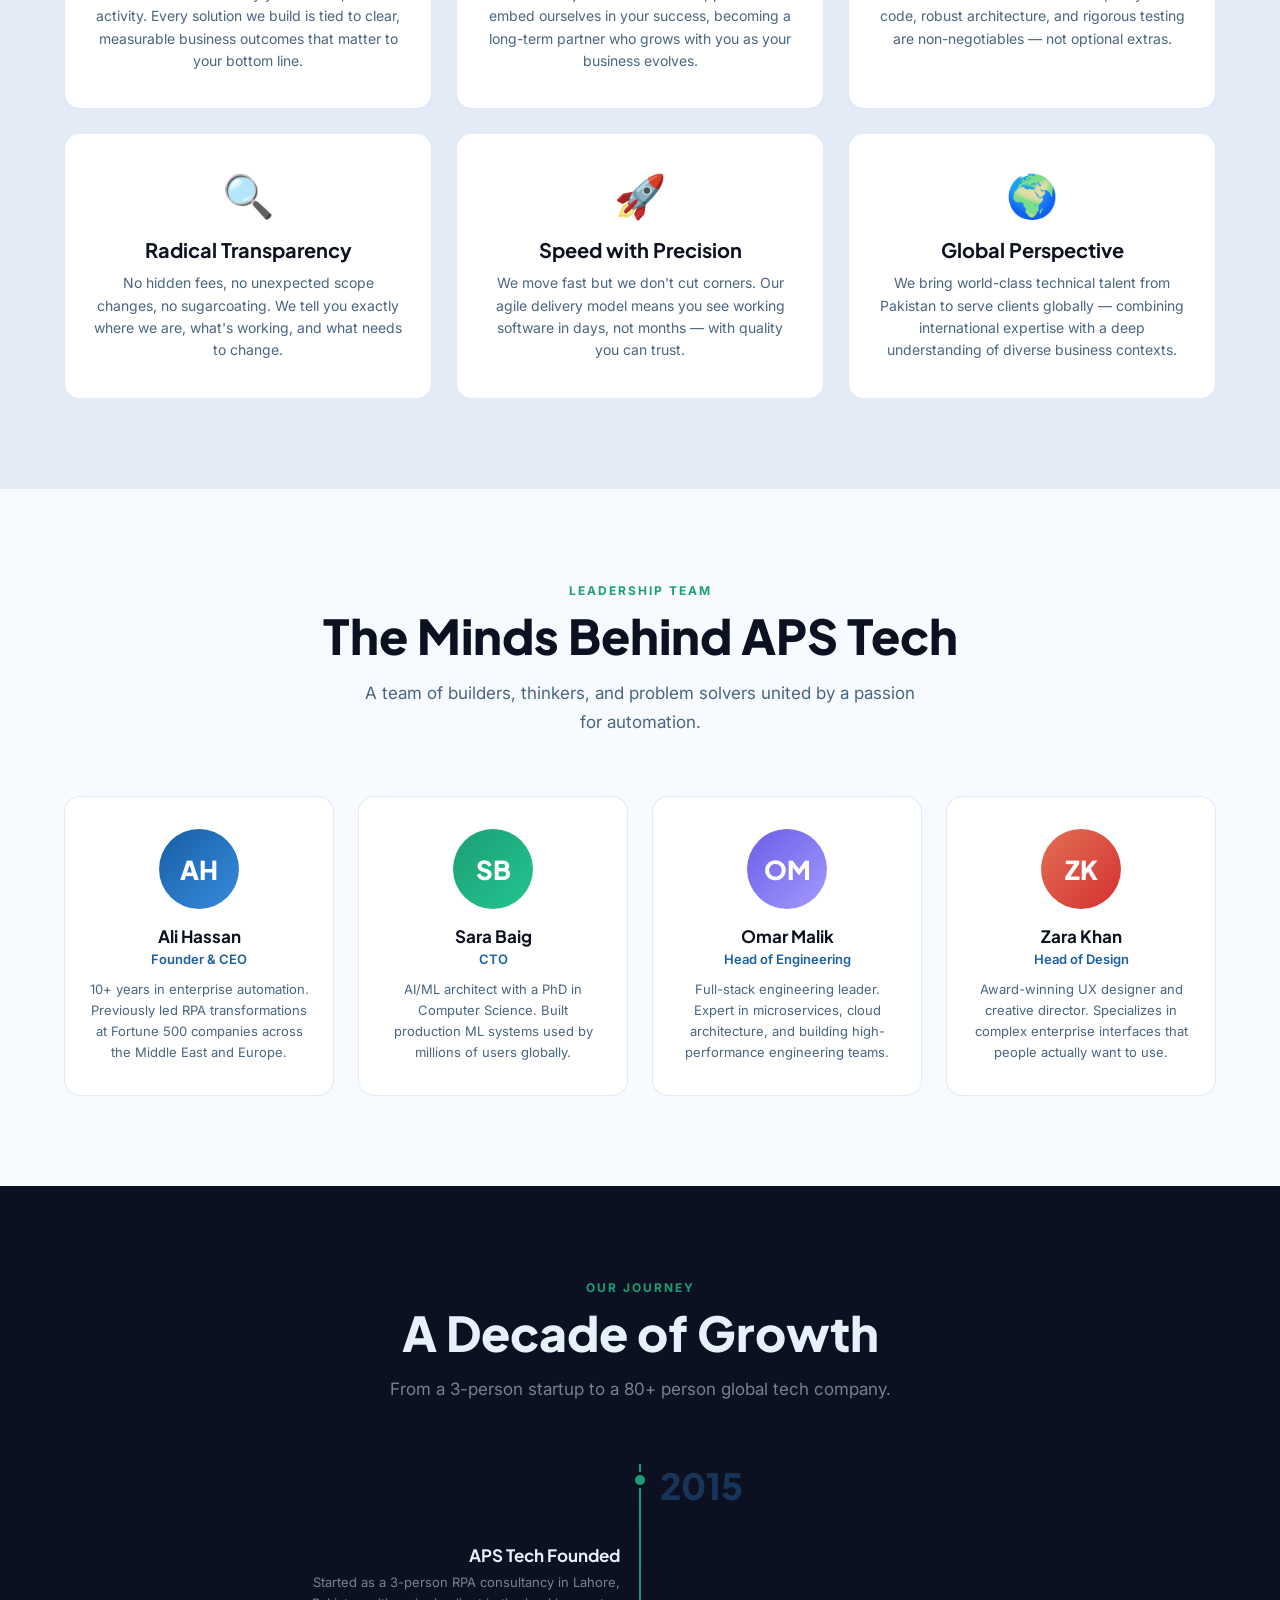
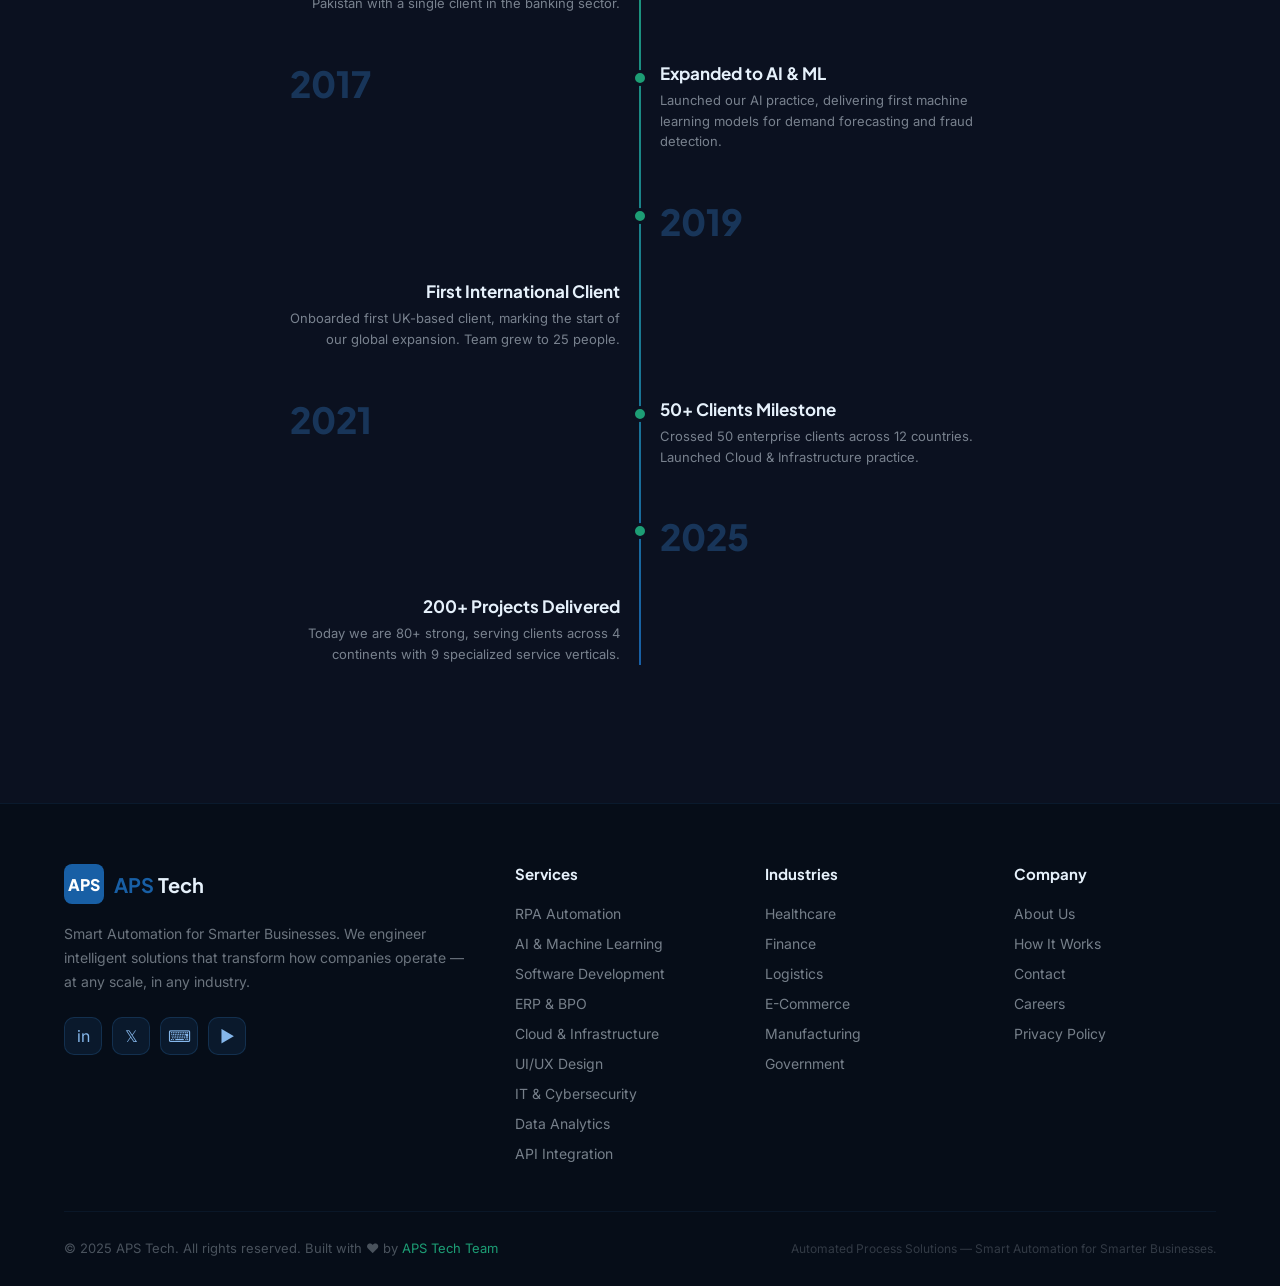
==== commit dfe2161b: "contat page absolute path" ====
--- a/pages/about.html
+++ b/pages/about.html
@@ -138,7 +138,7 @@
   <div class="page-hero-grid"></div>
   <div class="page-hero-glow"></div>
   <div class="page-hero-content">
-    <div class="breadcrumb"><a href="/">Home</a> <span>›</span> <span>About</span></div>
+    <div class="breadcrumb"><a href="../index.html">Home</a> <span>›</span> <span>About</span></div>
     <div class="page-hero-badge">10+ Years of Innovation</div>
     <h1>Engineers of the <span>Future of Work</span></h1>
     <p>APS Tech is a forward-thinking technology company dedicated to helping organizations harness the power of intelligent automation.</p>
--- a/assets/css/global.css
+++ b/assets/css/global.css
@@ -1,4 +1,4 @@
-@import url('https://fonts.googleapis.com/css2?family=Syne:wght@400;600;700;800&family=DM+Sans:wght@300;400;500;600&display=swap');
+@import url('https://fonts.googleapis.com/css2?family=Plus+Jakarta+Sans:wght@400;500;600;700;800&family=Inter:wght@300;400;500;600&display=swap');
 
 :root {
   --bg: #EFF4FB;
@@ -13,8 +13,8 @@
   --muted: #85B7EB;
   --dark-card: #0D1829;
   --card-border: rgba(55,138,221,0.25);
-  --font-head: 'Syne', sans-serif;
-  --font-body: 'DM Sans', sans-serif;
+  --font-head: 'Plus Jakarta Sans', sans-serif;
+  --font-body: 'Inter', sans-serif;
 }
 
 *, *::before, *::after { box-sizing: border-box; margin: 0; padding: 0; }
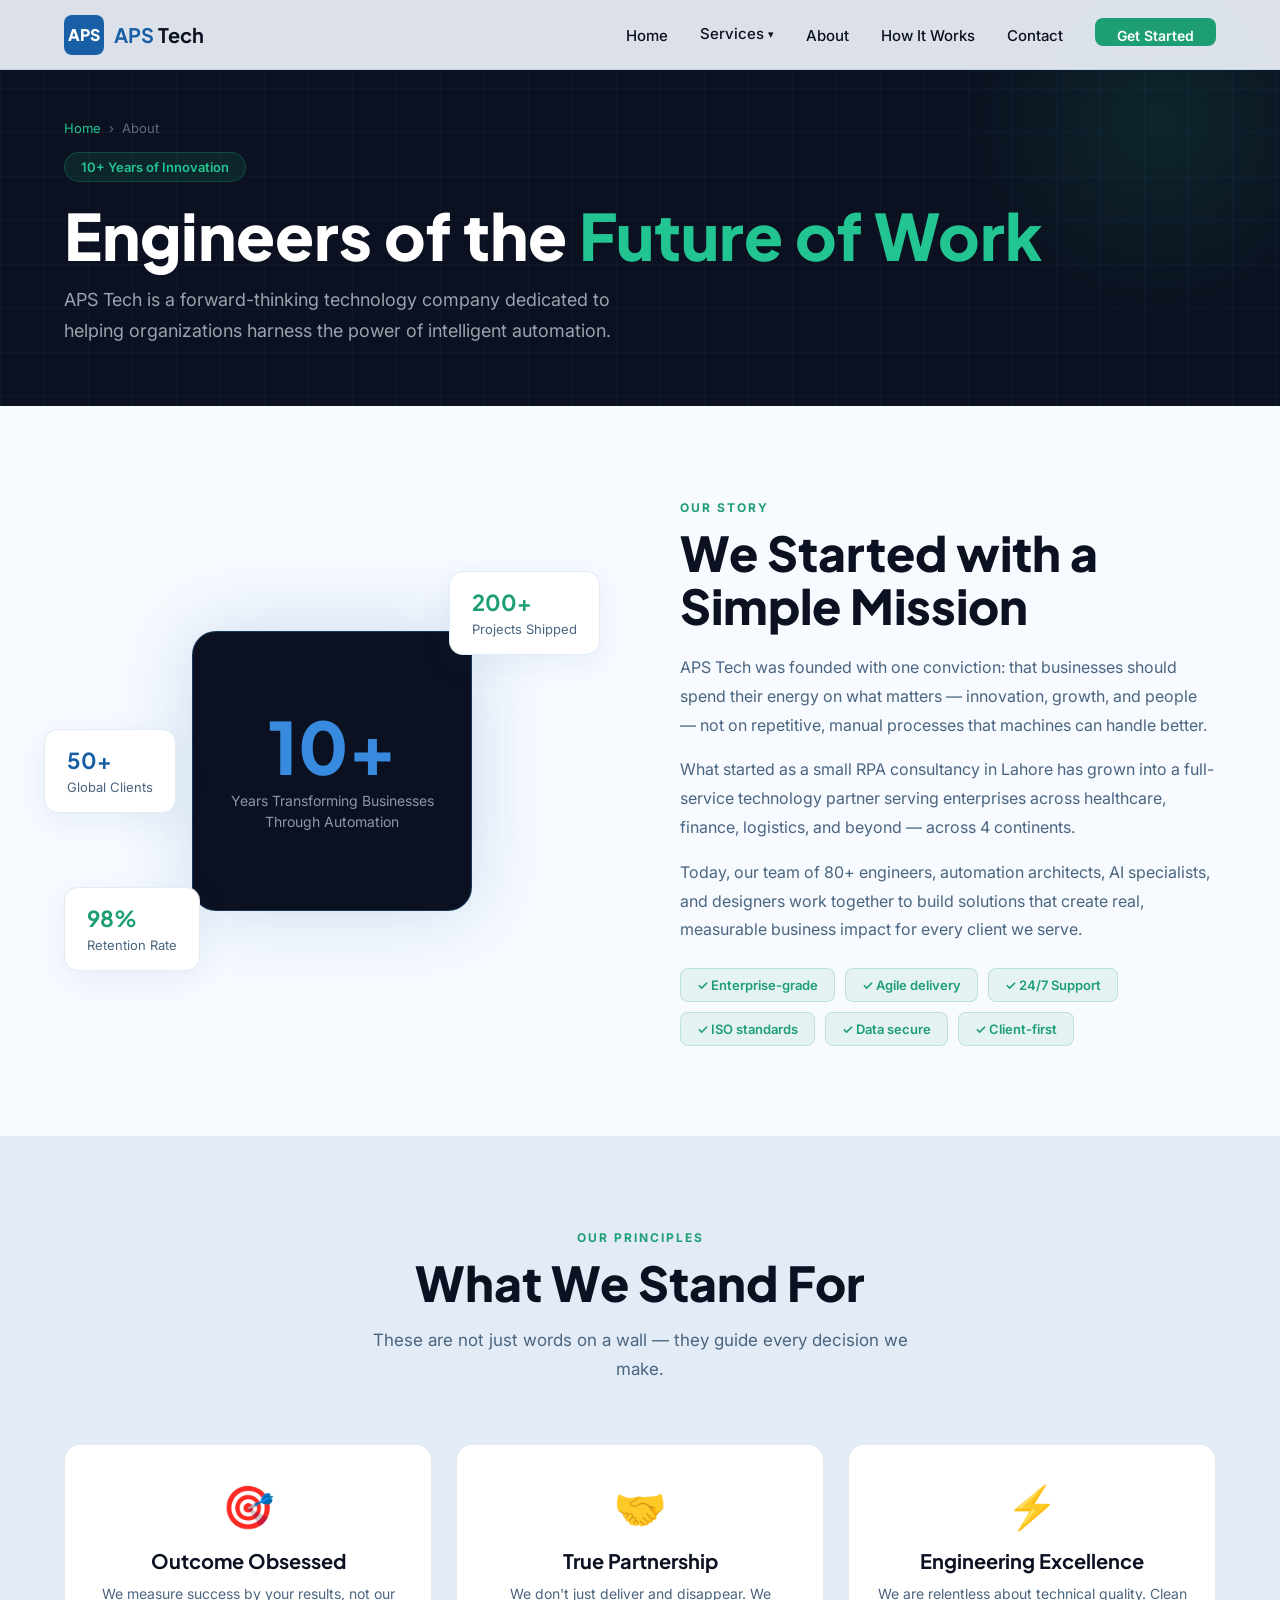
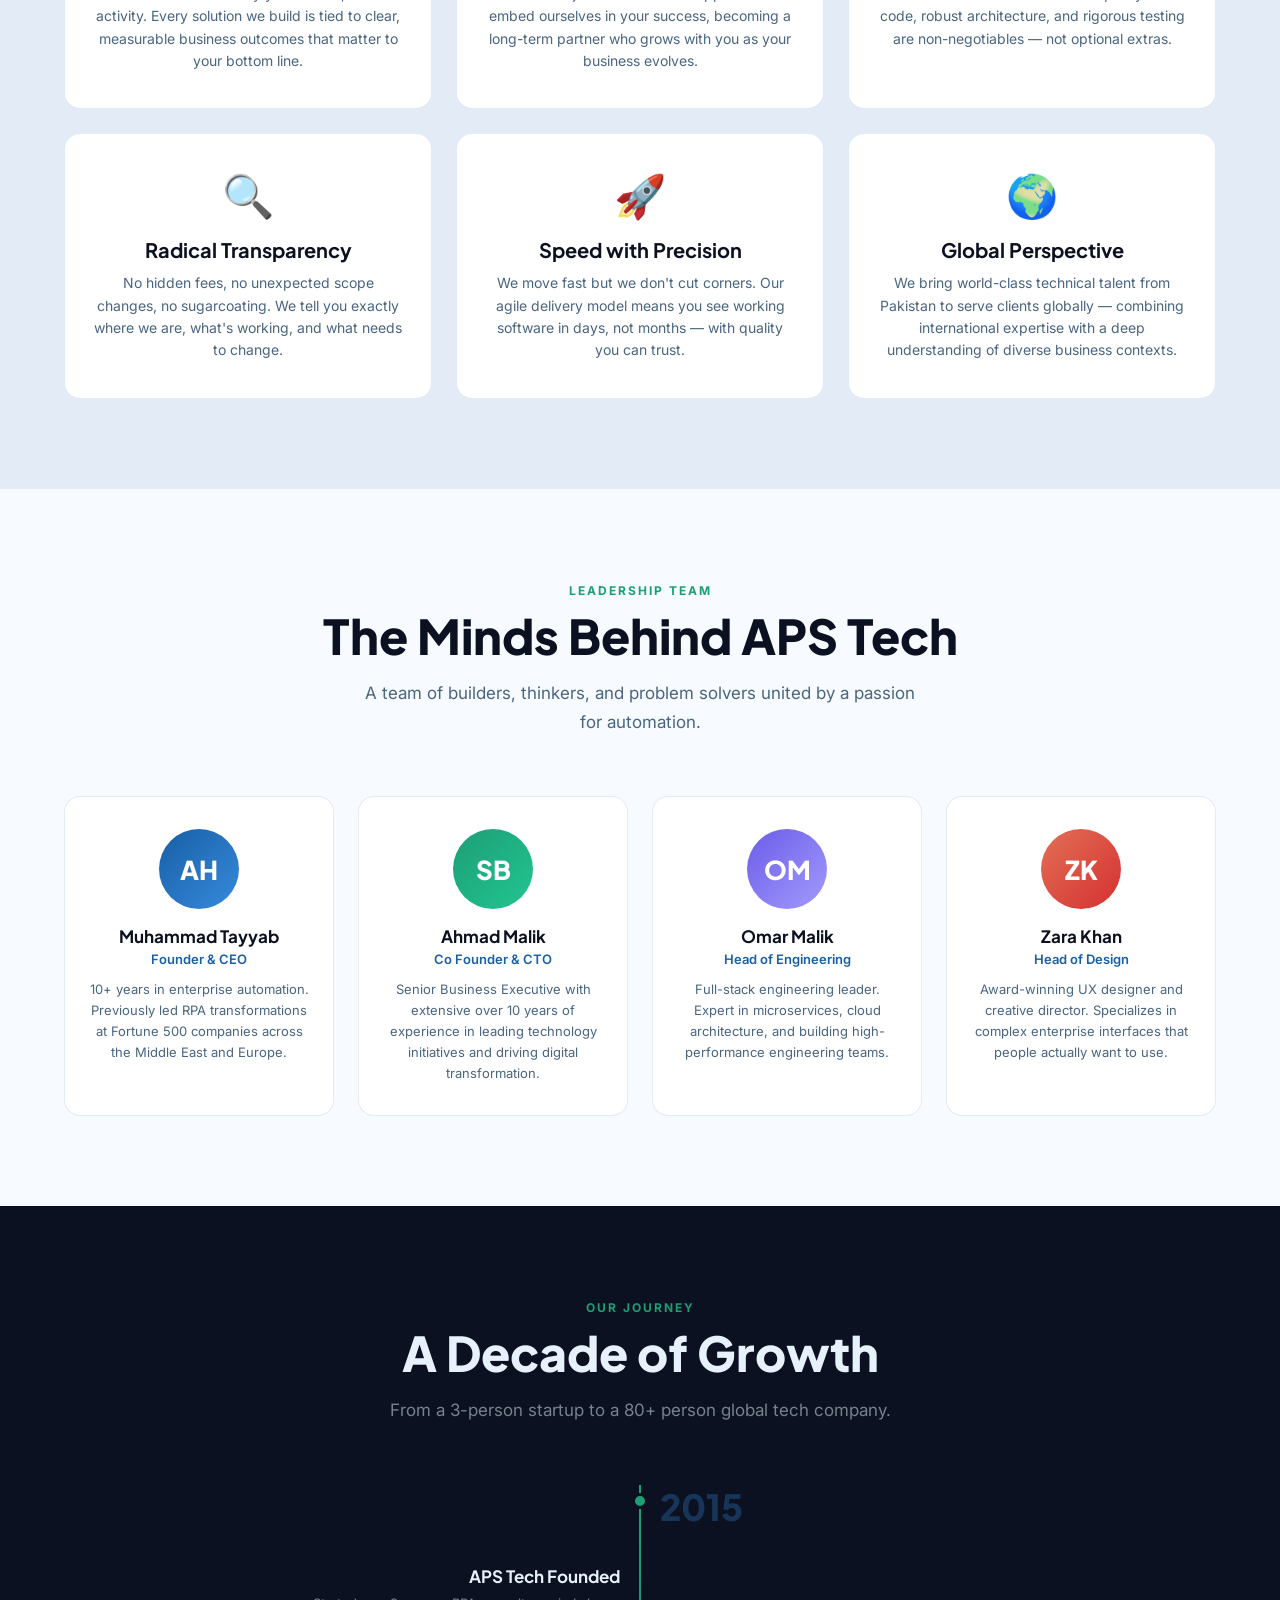
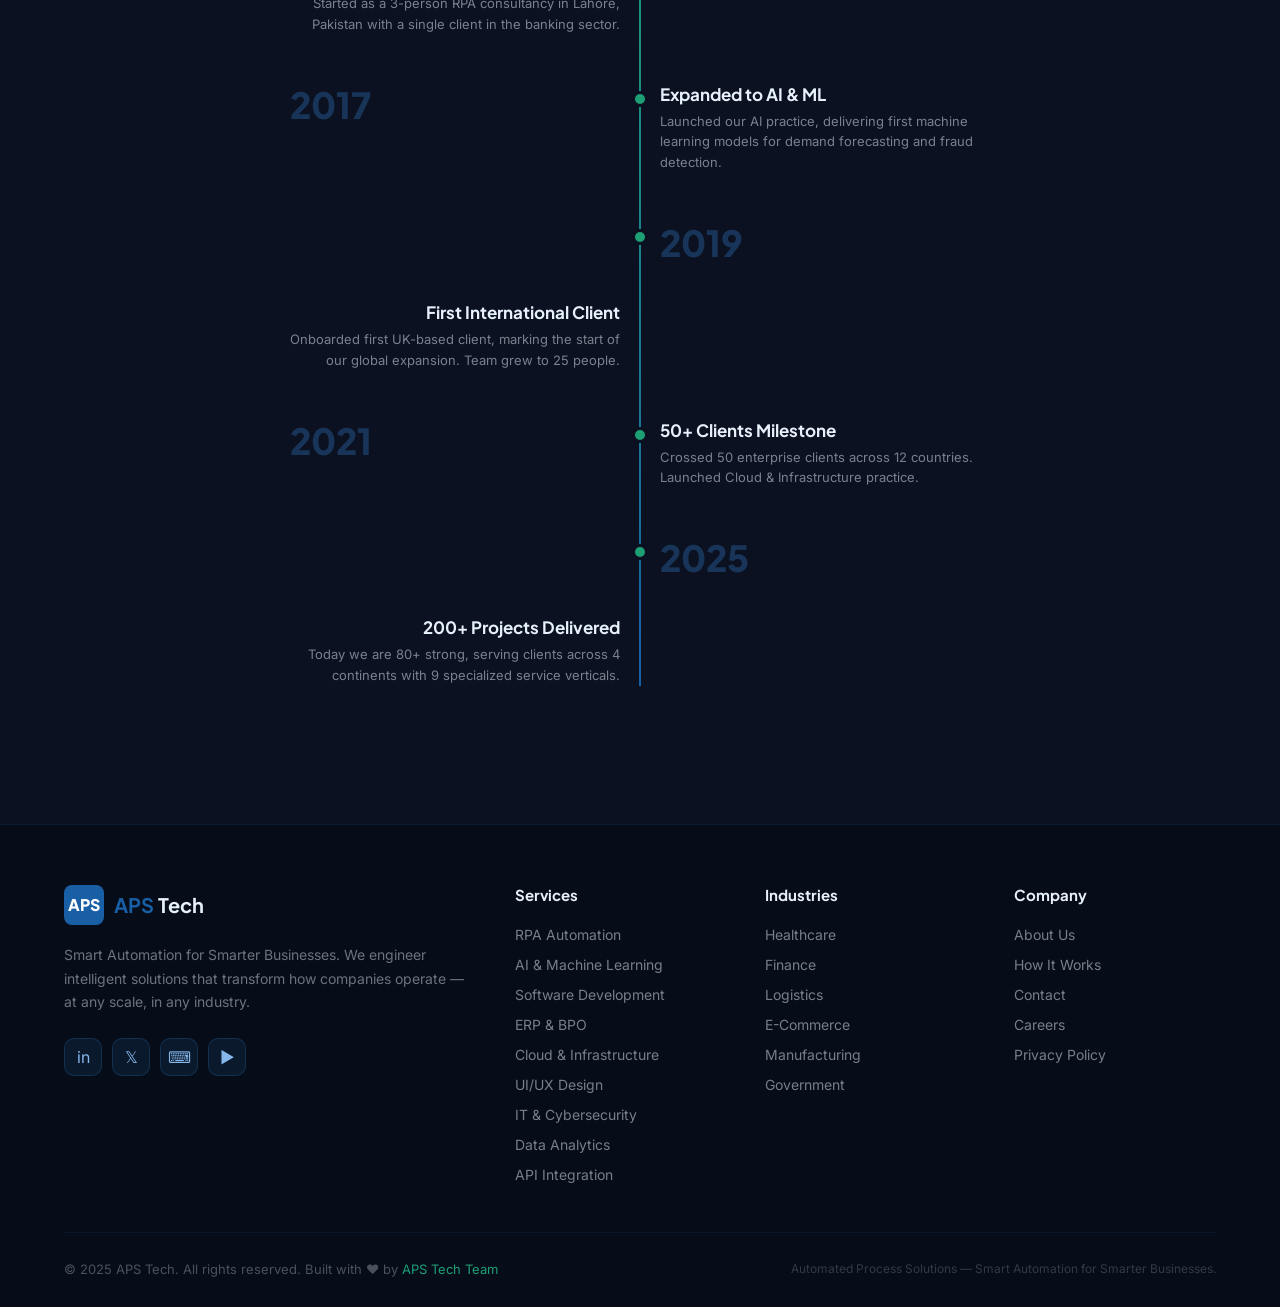
==== commit 129a45f1: "update the details." ====
--- a/pages/about.html
+++ b/pages/about.html
@@ -235,15 +235,15 @@
   <div class="team-grid">
     <div class="team-card reveal">
       <div class="team-avatar ta1">AH</div>
-      <div class="team-name">Ali Hassan</div>
+      <div class="team-name">Muhammad Tayyab</div>
       <div class="team-role">Founder & CEO</div>
       <div class="team-bio">10+ years in enterprise automation. Previously led RPA transformations at Fortune 500 companies across the Middle East and Europe.</div>
     </div>
     <div class="team-card reveal">
       <div class="team-avatar ta2">SB</div>
-      <div class="team-name">Sara Baig</div>
-      <div class="team-role">CTO</div>
-      <div class="team-bio">AI/ML architect with a PhD in Computer Science. Built production ML systems used by millions of users globally.</div>
+      <div class="team-name">Ahmad Malik</div>
+      <div class="team-role">Co Founder & CTO</div>
+      <div class="team-bio">Senior Business Executive with extensive over 10 years of experience in leading technology initiatives and driving digital transformation.</div>
     </div>
     <div class="team-card reveal">
       <div class="team-avatar ta3">OM</div>
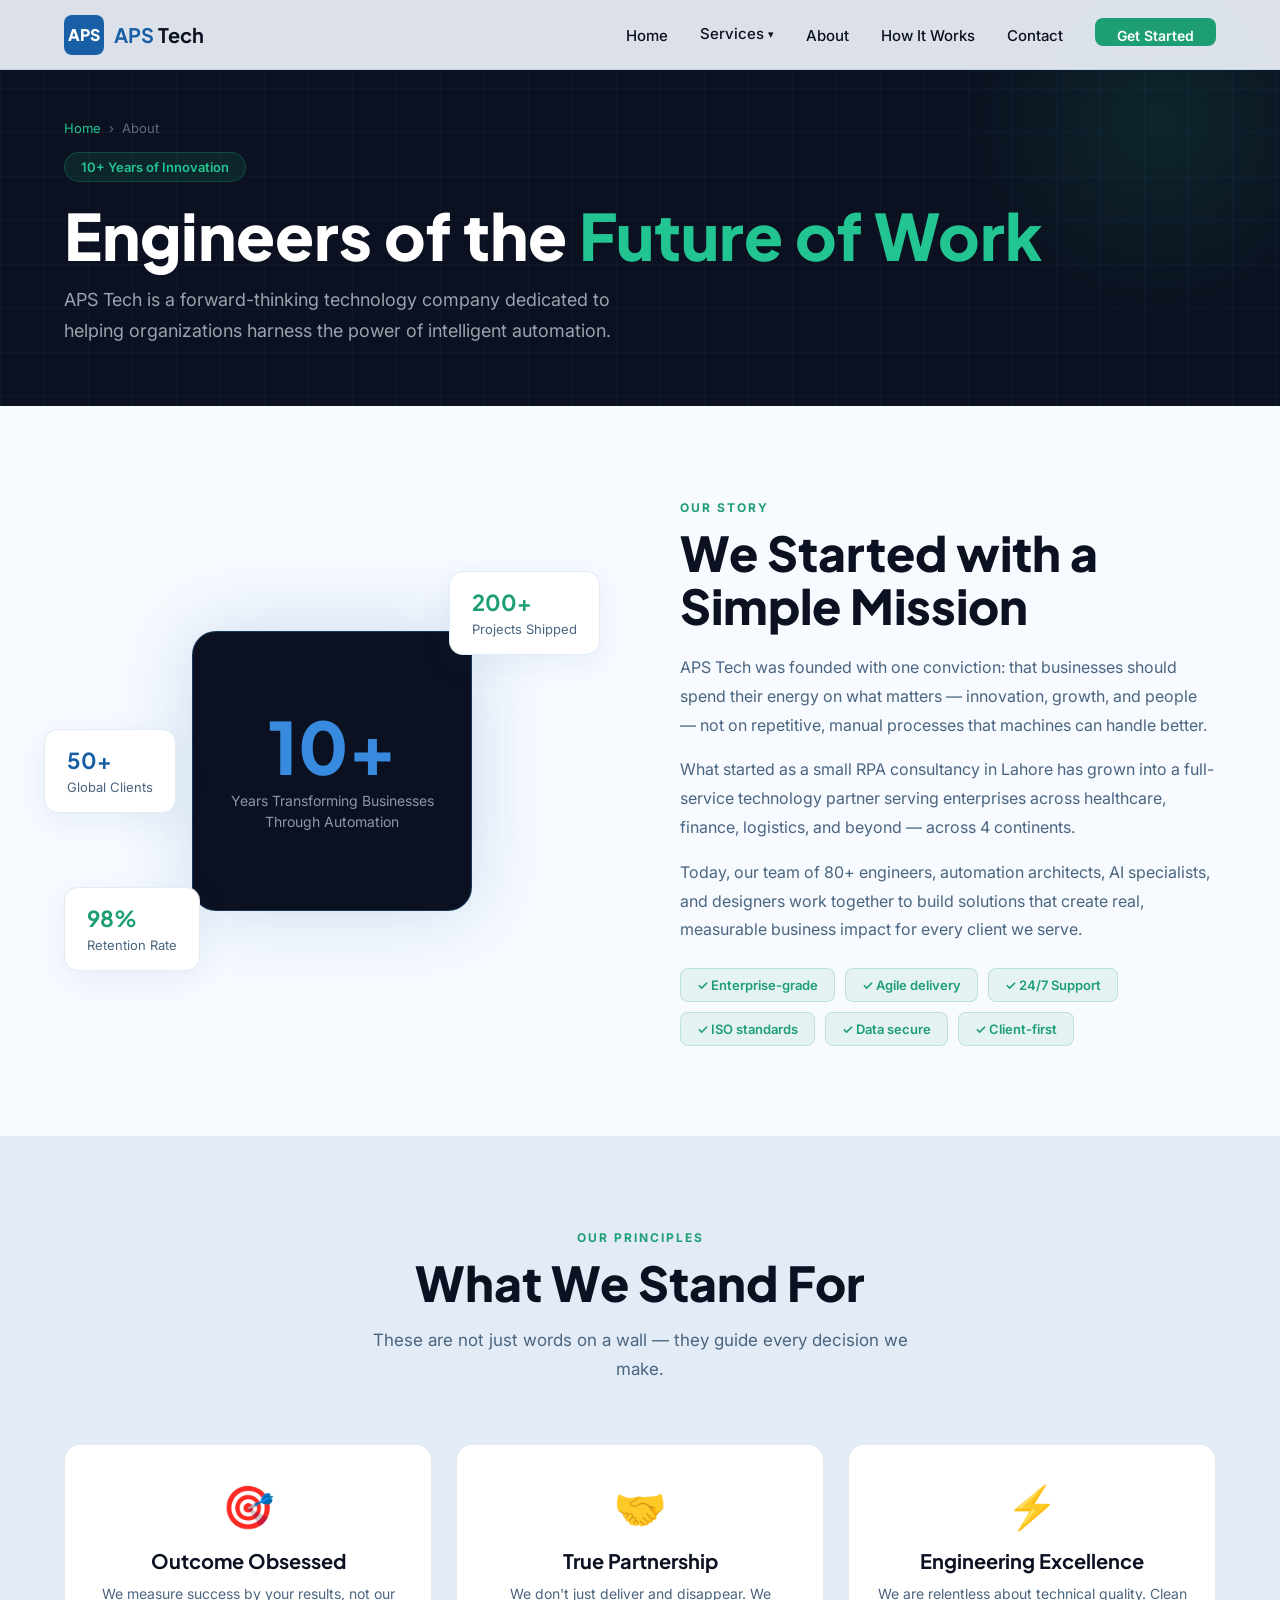
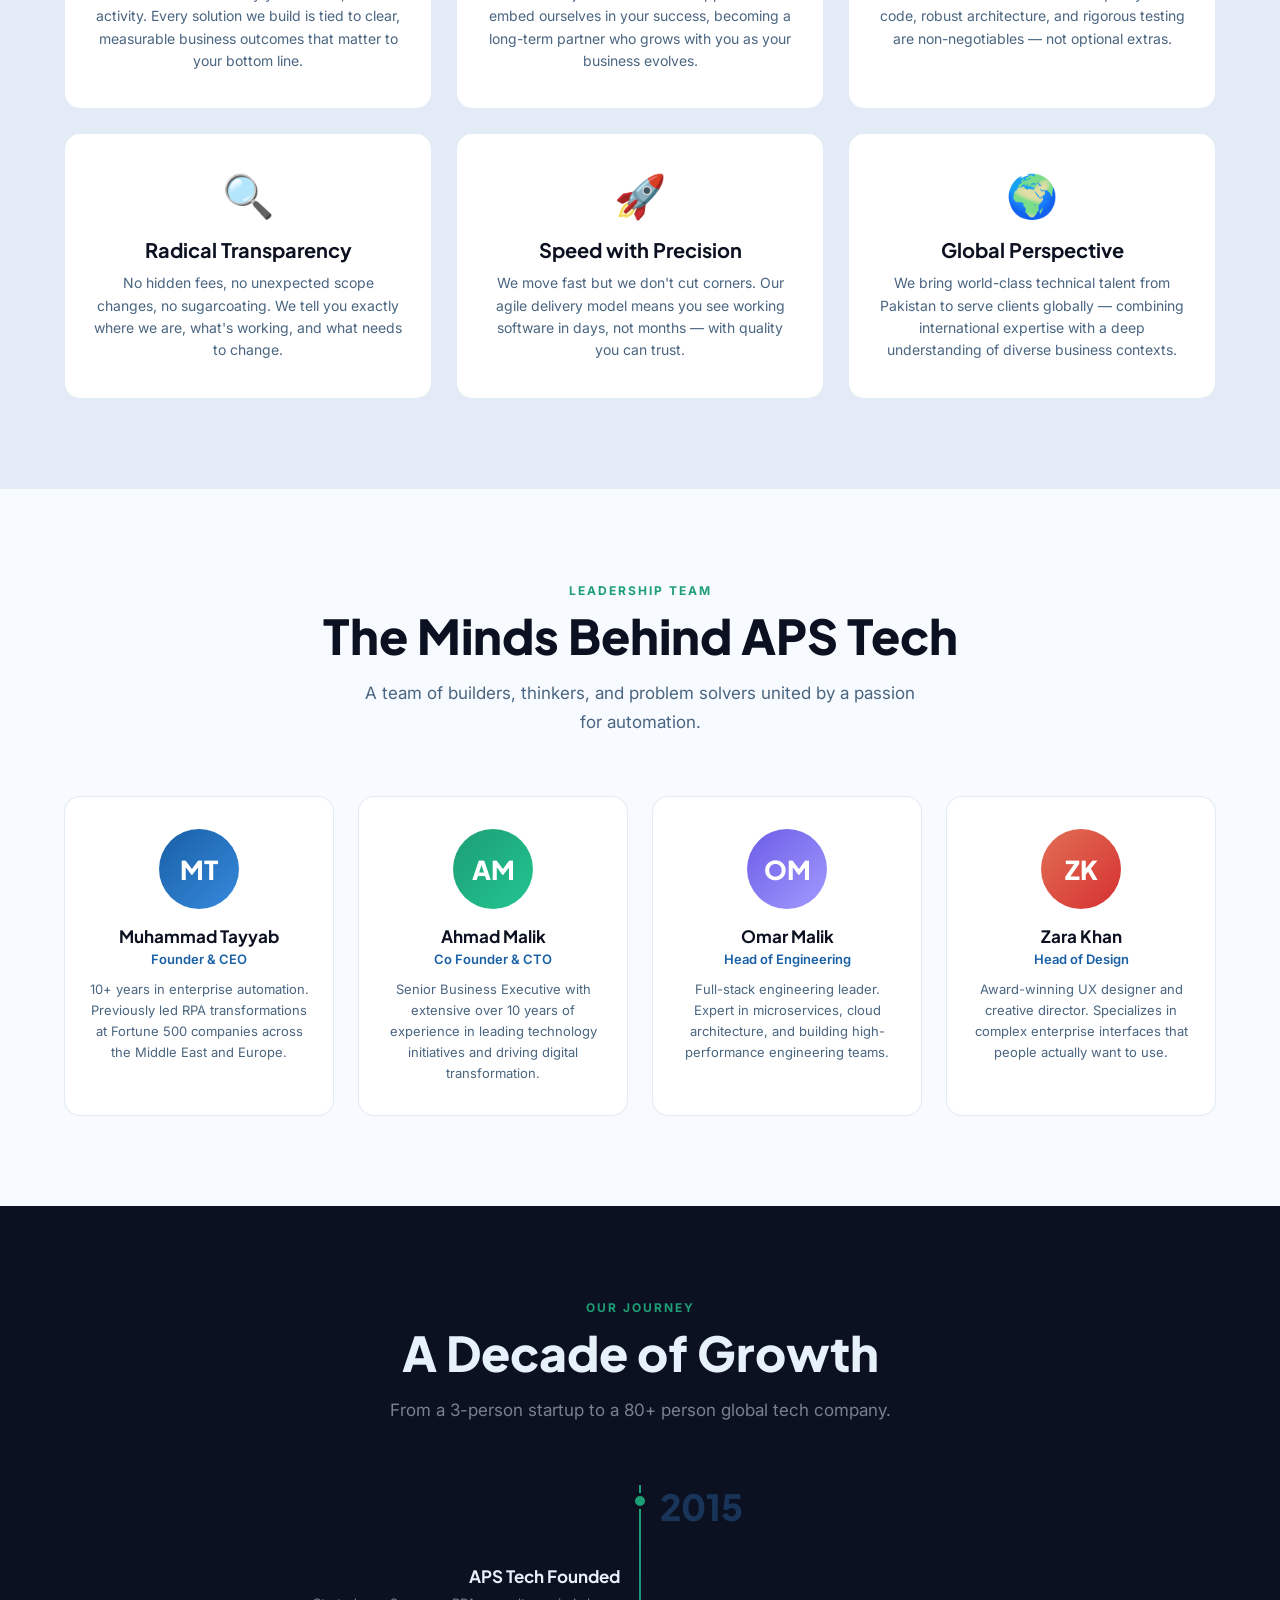
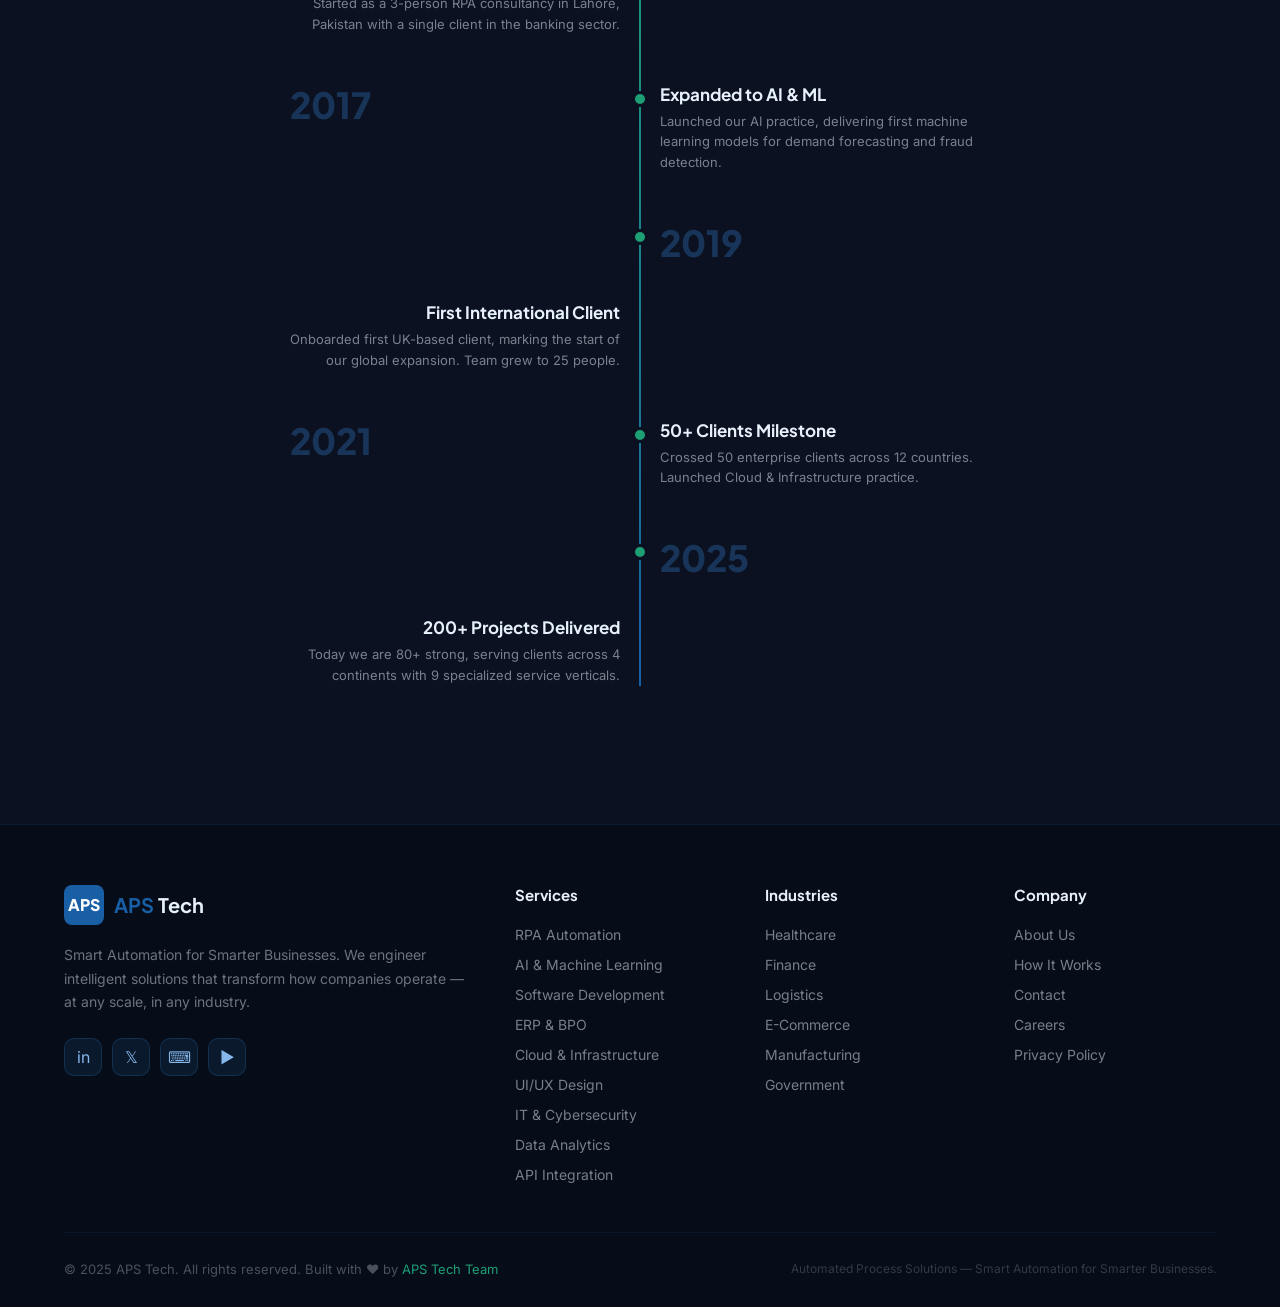
==== commit 11cc0860: "update the details." ====
--- a/pages/about.html
+++ b/pages/about.html
@@ -234,13 +234,13 @@
   </div>
   <div class="team-grid">
     <div class="team-card reveal">
-      <div class="team-avatar ta1">AH</div>
+      <div class="team-avatar ta1">MT</div>
       <div class="team-name">Muhammad Tayyab</div>
       <div class="team-role">Founder & CEO</div>
       <div class="team-bio">10+ years in enterprise automation. Previously led RPA transformations at Fortune 500 companies across the Middle East and Europe.</div>
     </div>
     <div class="team-card reveal">
-      <div class="team-avatar ta2">SB</div>
+      <div class="team-avatar ta2">AM</div>
       <div class="team-name">Ahmad Malik</div>
       <div class="team-role">Co Founder & CTO</div>
       <div class="team-bio">Senior Business Executive with extensive over 10 years of experience in leading technology initiatives and driving digital transformation.</div>
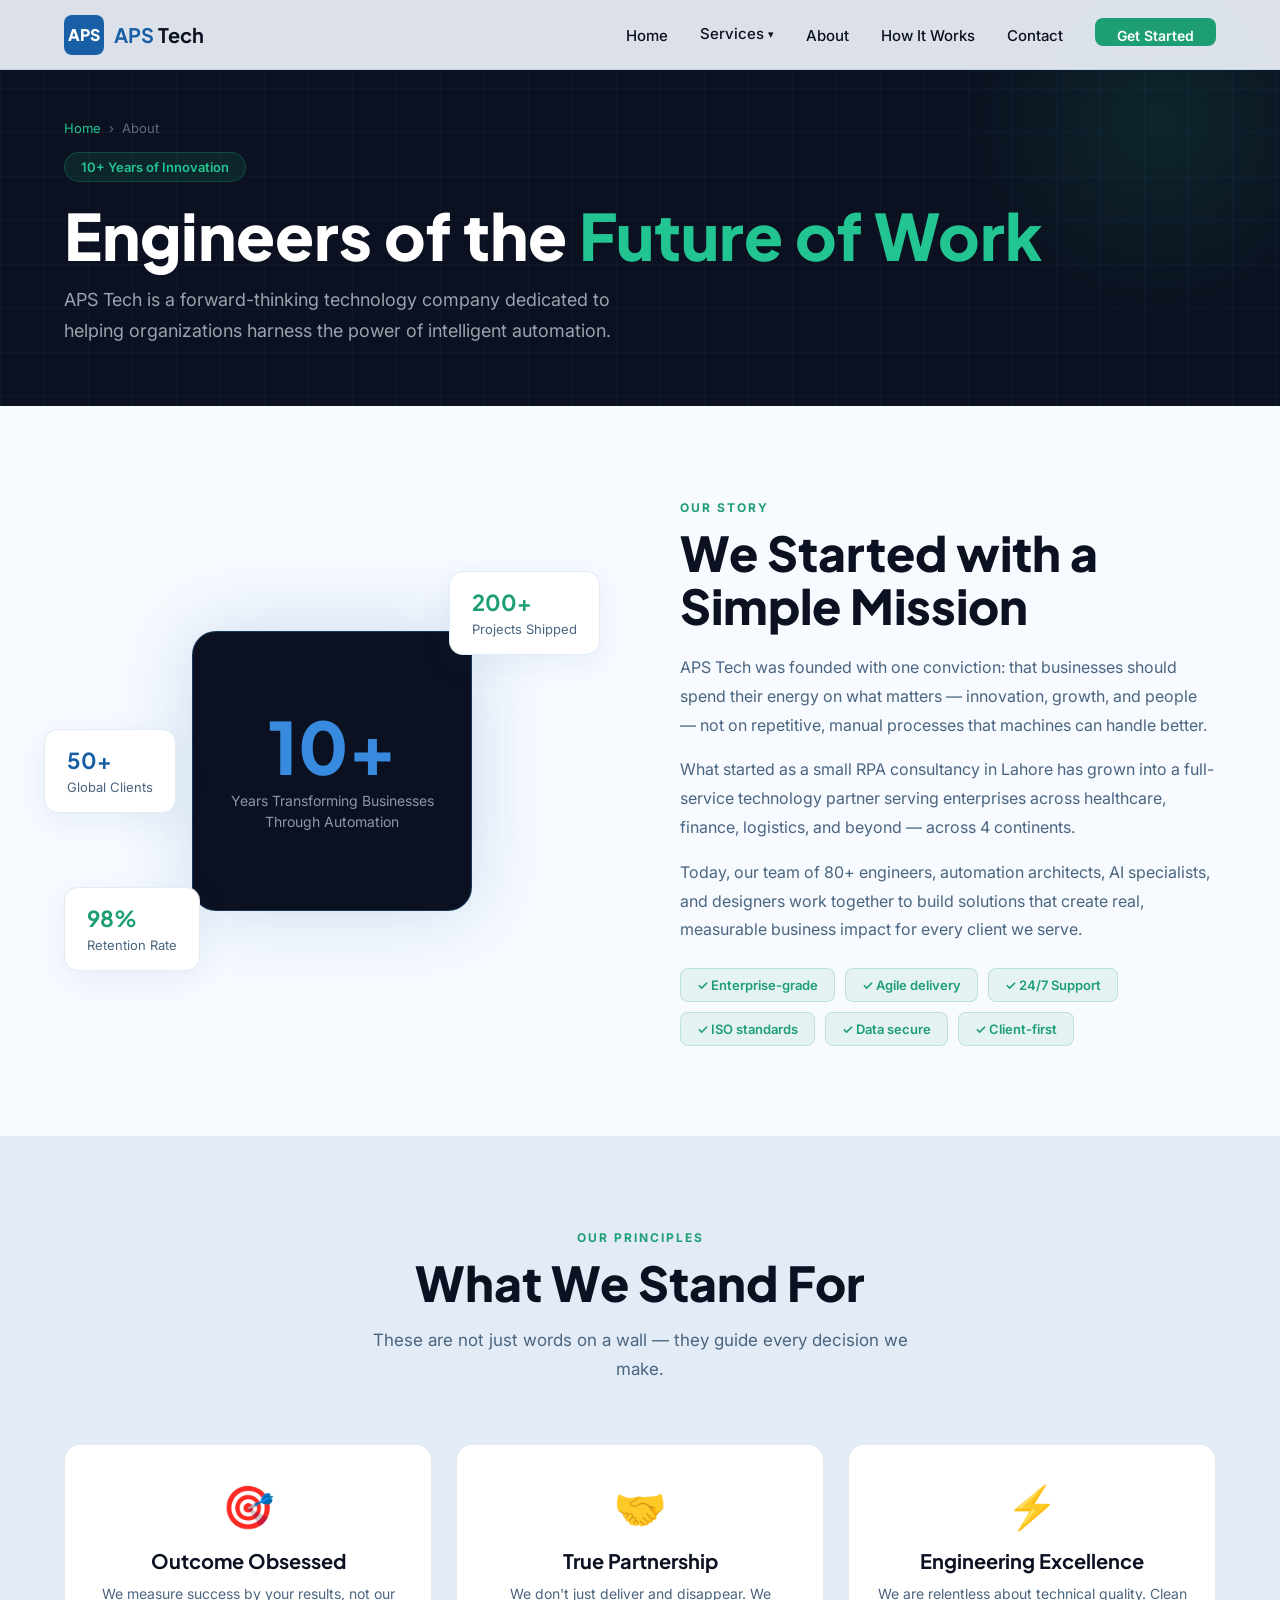
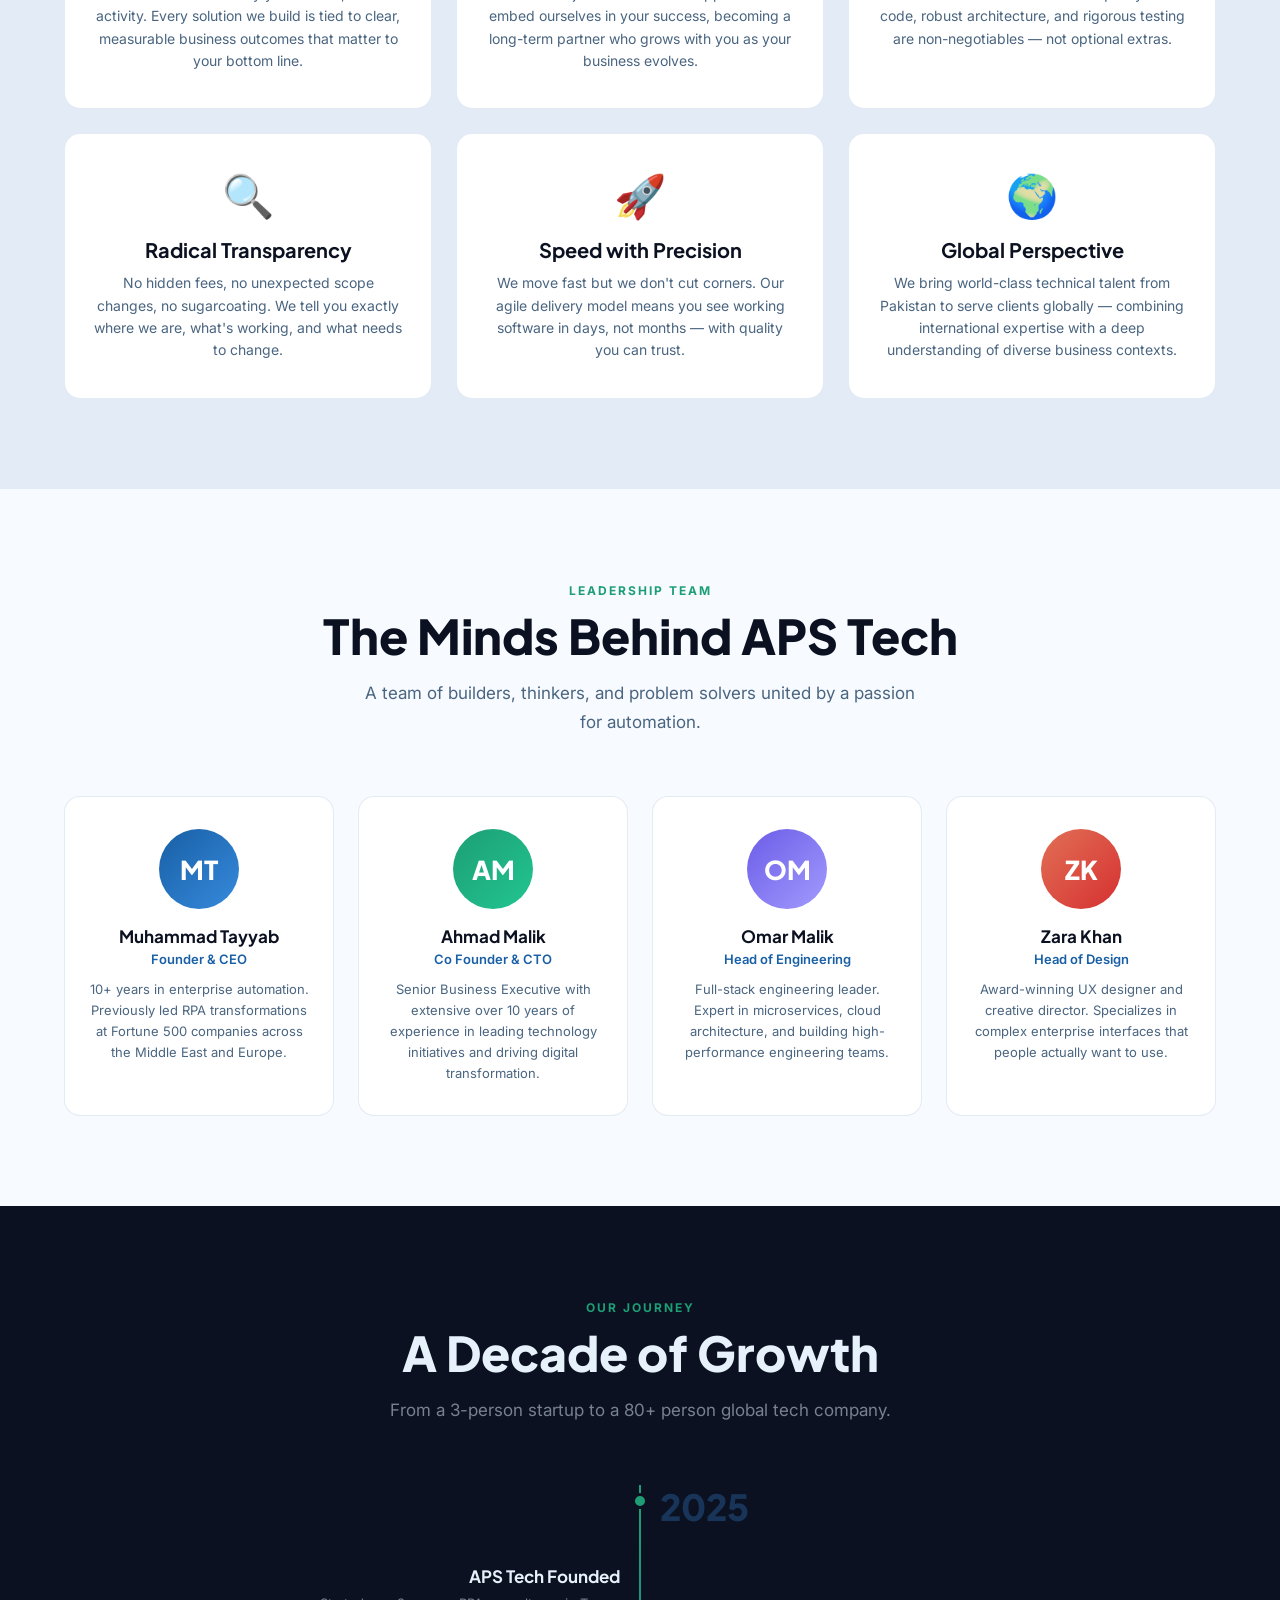
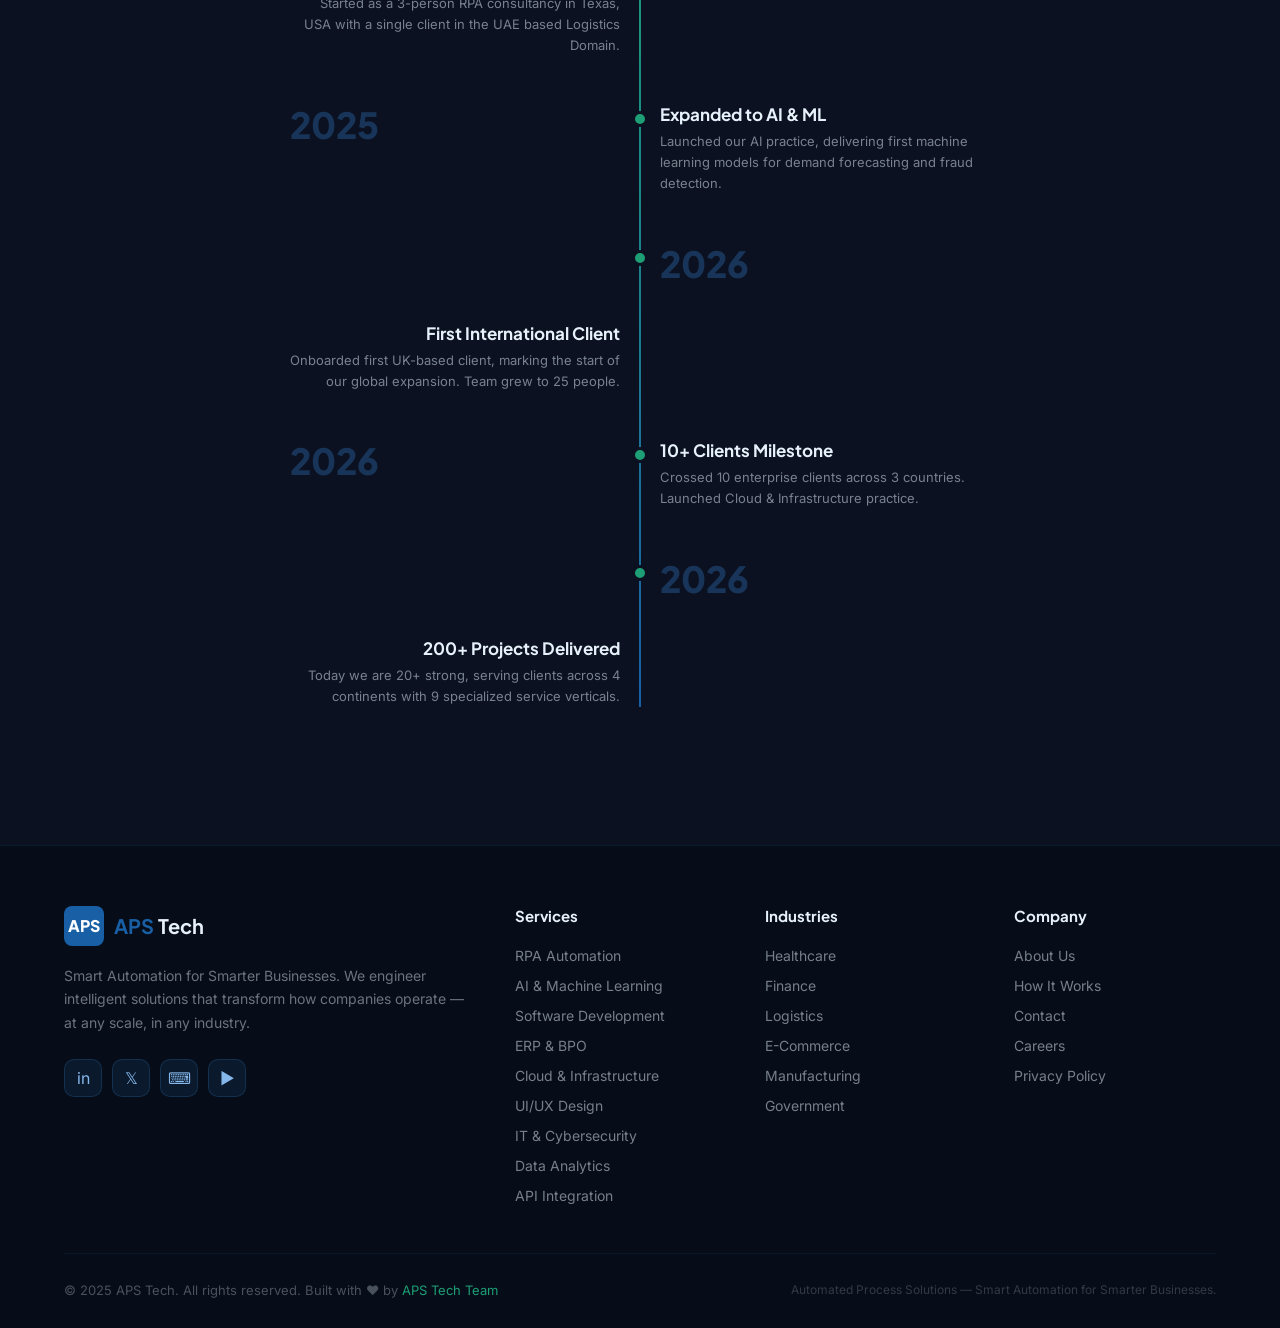
==== commit dceedbc3: "about section modify" ====
--- a/pages/about.html
+++ b/pages/about.html
@@ -2,11 +2,11 @@
 <html lang="en">
 <head>
   <meta charset="UTF-8">
-  <link rel="icon" type="image/svg+xml" href="../favicon.svg">
-  <link rel="alternate icon" type="image/x-icon" href="../favicon.ico">
+  <link rel="icon" type="image/svg+xml" href="/favicon.svg">
+  <link rel="alternate icon" type="image/x-icon" href="/favicon.ico">
   <meta name="viewport" content="width=device-width, initial-scale=1.0">
   <title>About Us — APS Tech</title>
-  <link rel="stylesheet" href="../assets/css/global.css">
+  <link rel="stylesheet" href="/assets/css/global.css">
   <style>
     /* ===== ABOUT PAGE ===== */
     #story { background: var(--bg3); }
@@ -138,7 +138,7 @@
   <div class="page-hero-grid"></div>
   <div class="page-hero-glow"></div>
   <div class="page-hero-content">
-    <div class="breadcrumb"><a href="../index.html">Home</a> <span>›</span> <span>About</span></div>
+    <div class="breadcrumb"><a href="/">Home</a> <span>›</span> <span>About</span></div>
     <div class="page-hero-badge">10+ Years of Innovation</div>
     <h1>Engineers of the <span>Future of Work</span></h1>
     <p>APS Tech is a forward-thinking technology company dedicated to helping organizations harness the power of intelligent automation.</p>
@@ -270,15 +270,15 @@
   <div class="timeline reveal">
     <div class="tl-item">
       <div class="tl-dot"></div>
-      <div class="tl-year">2015</div>
+      <div class="tl-year">2025</div>
       <div class="tl-content">
         <h4>APS Tech Founded</h4>
-        <p>Started as a 3-person RPA consultancy in Lahore, Pakistan with a single client in the banking sector.</p>
-      </div>
-    </div>
-    <div class="tl-item">
-      <div class="tl-dot"></div>
-      <div class="tl-year">2017</div>
+        <p>Started as a 3-person RPA consultancy in Texas, USA with a single client in the UAE based Logistics Domain.</p>
+      </div>
+    </div>
+    <div class="tl-item">
+      <div class="tl-dot"></div>
+      <div class="tl-year">2025</div>
       <div class="tl-content">
         <h4>Expanded to AI & ML</h4>
         <p>Launched our AI practice, delivering first machine learning models for demand forecasting and fraud detection.</p>
@@ -286,7 +286,7 @@
     </div>
     <div class="tl-item">
       <div class="tl-dot"></div>
-      <div class="tl-year">2019</div>
+      <div class="tl-year">2026</div>
       <div class="tl-content">
         <h4>First International Client</h4>
         <p>Onboarded first UK-based client, marking the start of our global expansion. Team grew to 25 people.</p>
@@ -294,24 +294,24 @@
     </div>
     <div class="tl-item">
       <div class="tl-dot"></div>
-      <div class="tl-year">2021</div>
-      <div class="tl-content">
-        <h4>50+ Clients Milestone</h4>
-        <p>Crossed 50 enterprise clients across 12 countries. Launched Cloud & Infrastructure practice.</p>
-      </div>
-    </div>
-    <div class="tl-item">
-      <div class="tl-dot"></div>
-      <div class="tl-year">2025</div>
+      <div class="tl-year">2026</div>
+      <div class="tl-content">
+        <h4>10+ Clients Milestone</h4>
+        <p>Crossed 10 enterprise clients across 3 countries. Launched Cloud & Infrastructure practice.</p>
+      </div>
+    </div>
+    <div class="tl-item">
+      <div class="tl-dot"></div>
+      <div class="tl-year">2026</div>
       <div class="tl-content">
         <h4>200+ Projects Delivered</h4>
-        <p>Today we are 80+ strong, serving clients across 4 continents with 9 specialized service verticals.</p>
+        <p>Today we are 20+ strong, serving clients across 4 continents with 9 specialized service verticals.</p>
       </div>
     </div>
   </div>
 </section>
 
 <div id="footer-placeholder"></div>
-<script src="../assets/js/components.js"></script>
+<script src="/assets/js/components.js"></script>
 </body>
 </html>
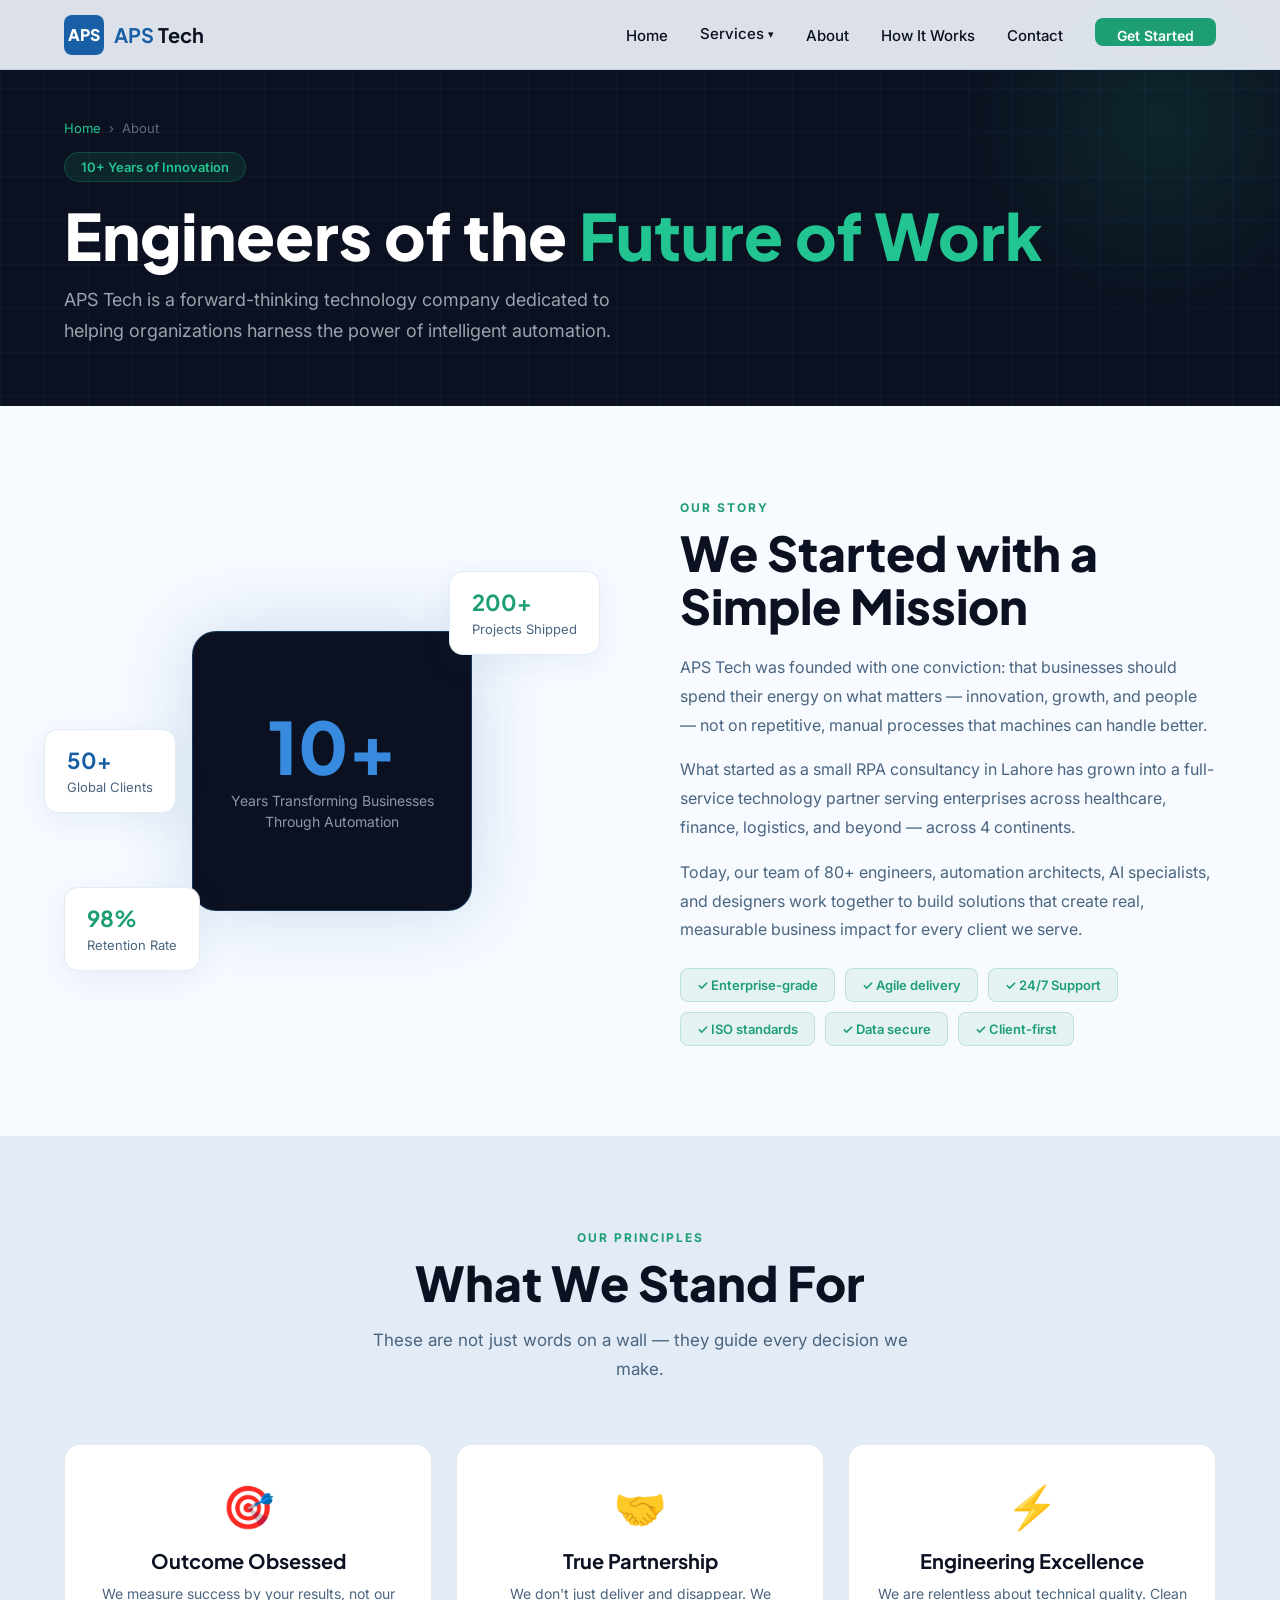
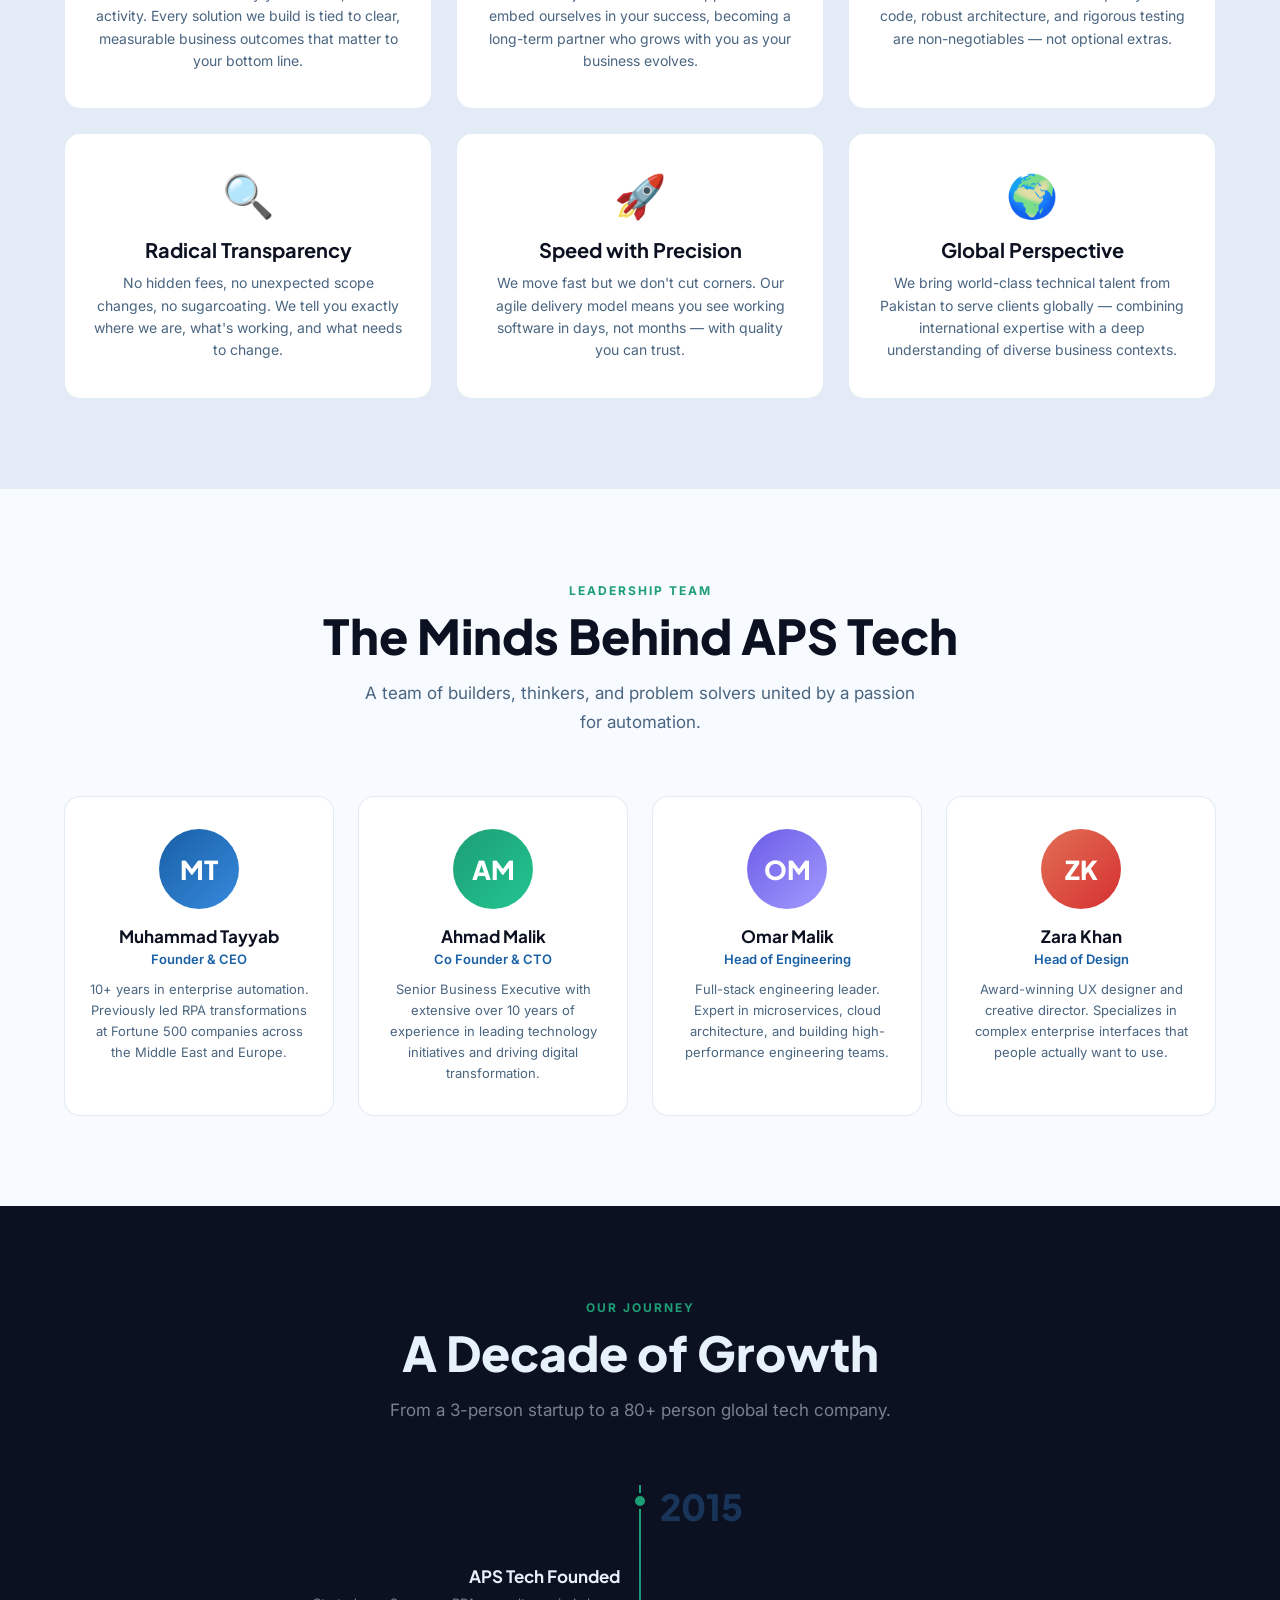
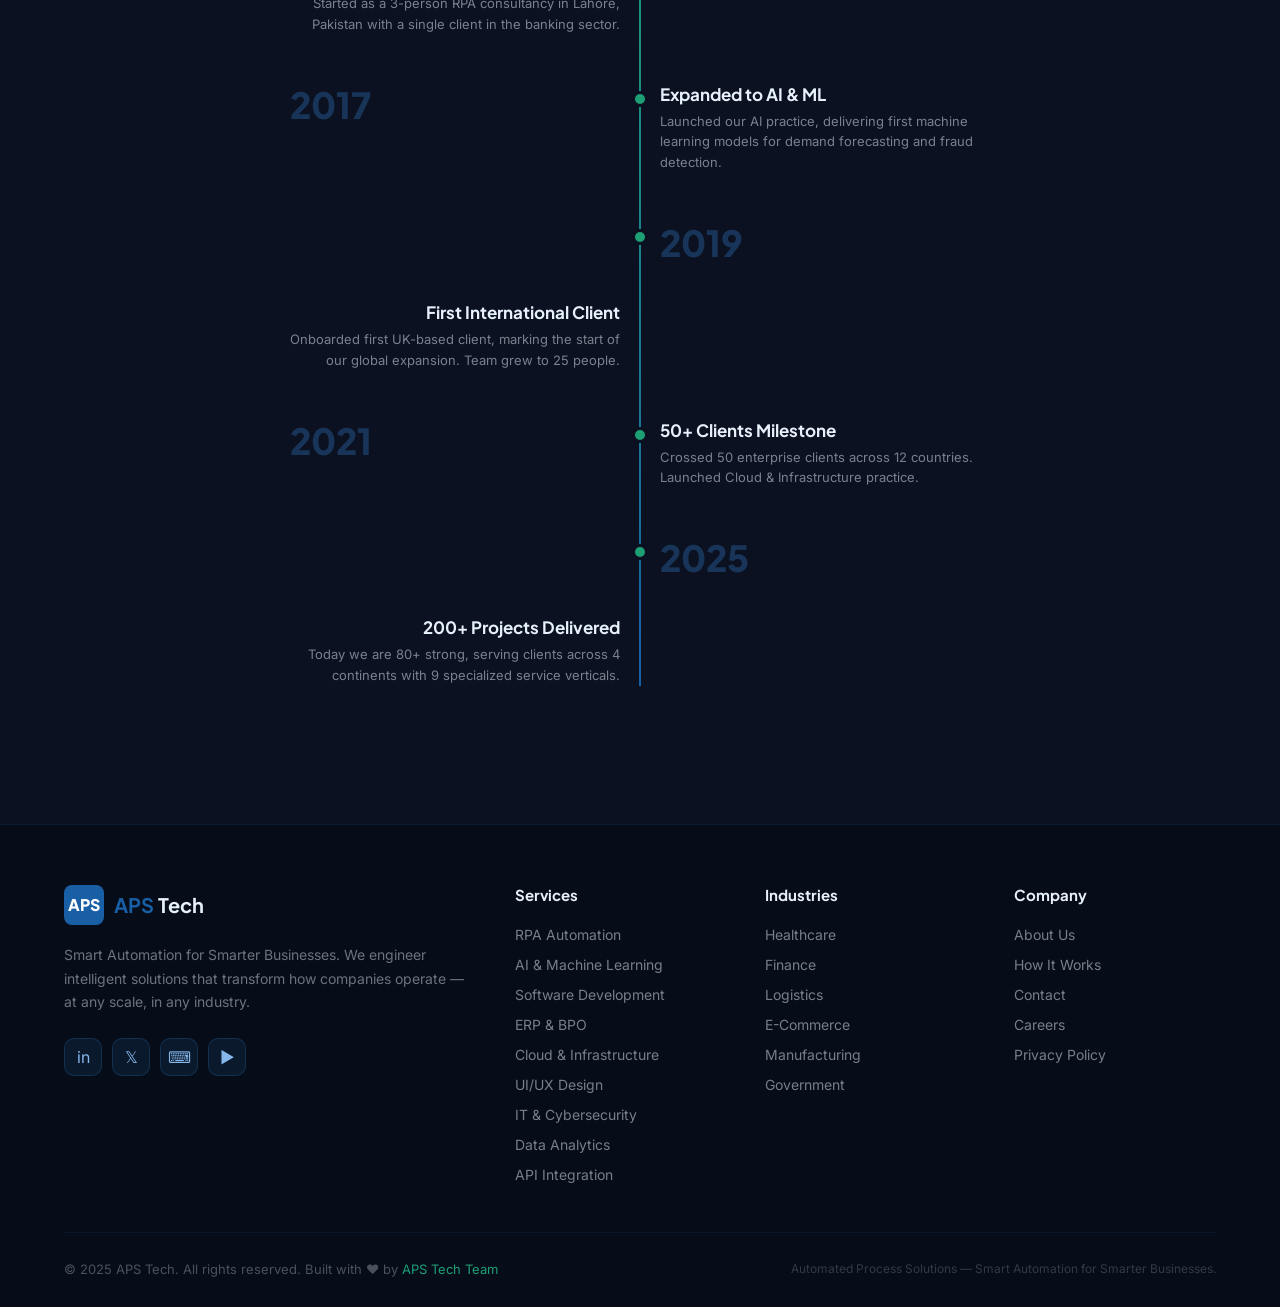
==== commit e3291b8a: "about section modify" ====
--- a/pages/about.html
+++ b/pages/about.html
@@ -2,11 +2,11 @@
 <html lang="en">
 <head>
   <meta charset="UTF-8">
-  <link rel="icon" type="image/svg+xml" href="/favicon.svg">
-  <link rel="alternate icon" type="image/x-icon" href="/favicon.ico">
+  <link rel="icon" type="image/svg+xml" href="../favicon.svg">
+  <link rel="alternate icon" type="image/x-icon" href="../favicon.ico">
   <meta name="viewport" content="width=device-width, initial-scale=1.0">
   <title>About Us — APS Tech</title>
-  <link rel="stylesheet" href="/assets/css/global.css">
+  <link rel="stylesheet" href="../assets/css/global.css">
   <style>
     /* ===== ABOUT PAGE ===== */
     #story { background: var(--bg3); }
@@ -138,7 +138,7 @@
   <div class="page-hero-grid"></div>
   <div class="page-hero-glow"></div>
   <div class="page-hero-content">
-    <div class="breadcrumb"><a href="/">Home</a> <span>›</span> <span>About</span></div>
+    <div class="breadcrumb"><a href="../index.html">Home</a> <span>›</span> <span>About</span></div>
     <div class="page-hero-badge">10+ Years of Innovation</div>
     <h1>Engineers of the <span>Future of Work</span></h1>
     <p>APS Tech is a forward-thinking technology company dedicated to helping organizations harness the power of intelligent automation.</p>
@@ -270,15 +270,15 @@
   <div class="timeline reveal">
     <div class="tl-item">
       <div class="tl-dot"></div>
-      <div class="tl-year">2025</div>
+      <div class="tl-year">2015</div>
       <div class="tl-content">
         <h4>APS Tech Founded</h4>
-        <p>Started as a 3-person RPA consultancy in Texas, USA with a single client in the UAE based Logistics Domain.</p>
-      </div>
-    </div>
-    <div class="tl-item">
-      <div class="tl-dot"></div>
-      <div class="tl-year">2025</div>
+        <p>Started as a 3-person RPA consultancy in Lahore, Pakistan with a single client in the banking sector.</p>
+      </div>
+    </div>
+    <div class="tl-item">
+      <div class="tl-dot"></div>
+      <div class="tl-year">2017</div>
       <div class="tl-content">
         <h4>Expanded to AI & ML</h4>
         <p>Launched our AI practice, delivering first machine learning models for demand forecasting and fraud detection.</p>
@@ -286,7 +286,7 @@
     </div>
     <div class="tl-item">
       <div class="tl-dot"></div>
-      <div class="tl-year">2026</div>
+      <div class="tl-year">2019</div>
       <div class="tl-content">
         <h4>First International Client</h4>
         <p>Onboarded first UK-based client, marking the start of our global expansion. Team grew to 25 people.</p>
@@ -294,24 +294,24 @@
     </div>
     <div class="tl-item">
       <div class="tl-dot"></div>
-      <div class="tl-year">2026</div>
-      <div class="tl-content">
-        <h4>10+ Clients Milestone</h4>
-        <p>Crossed 10 enterprise clients across 3 countries. Launched Cloud & Infrastructure practice.</p>
-      </div>
-    </div>
-    <div class="tl-item">
-      <div class="tl-dot"></div>
-      <div class="tl-year">2026</div>
+      <div class="tl-year">2021</div>
+      <div class="tl-content">
+        <h4>50+ Clients Milestone</h4>
+        <p>Crossed 50 enterprise clients across 12 countries. Launched Cloud & Infrastructure practice.</p>
+      </div>
+    </div>
+    <div class="tl-item">
+      <div class="tl-dot"></div>
+      <div class="tl-year">2025</div>
       <div class="tl-content">
         <h4>200+ Projects Delivered</h4>
-        <p>Today we are 20+ strong, serving clients across 4 continents with 9 specialized service verticals.</p>
+        <p>Today we are 80+ strong, serving clients across 4 continents with 9 specialized service verticals.</p>
       </div>
     </div>
   </div>
 </section>
 
 <div id="footer-placeholder"></div>
-<script src="/assets/js/components.js"></script>
+<script src="../assets/js/components.js"></script>
 </body>
 </html>
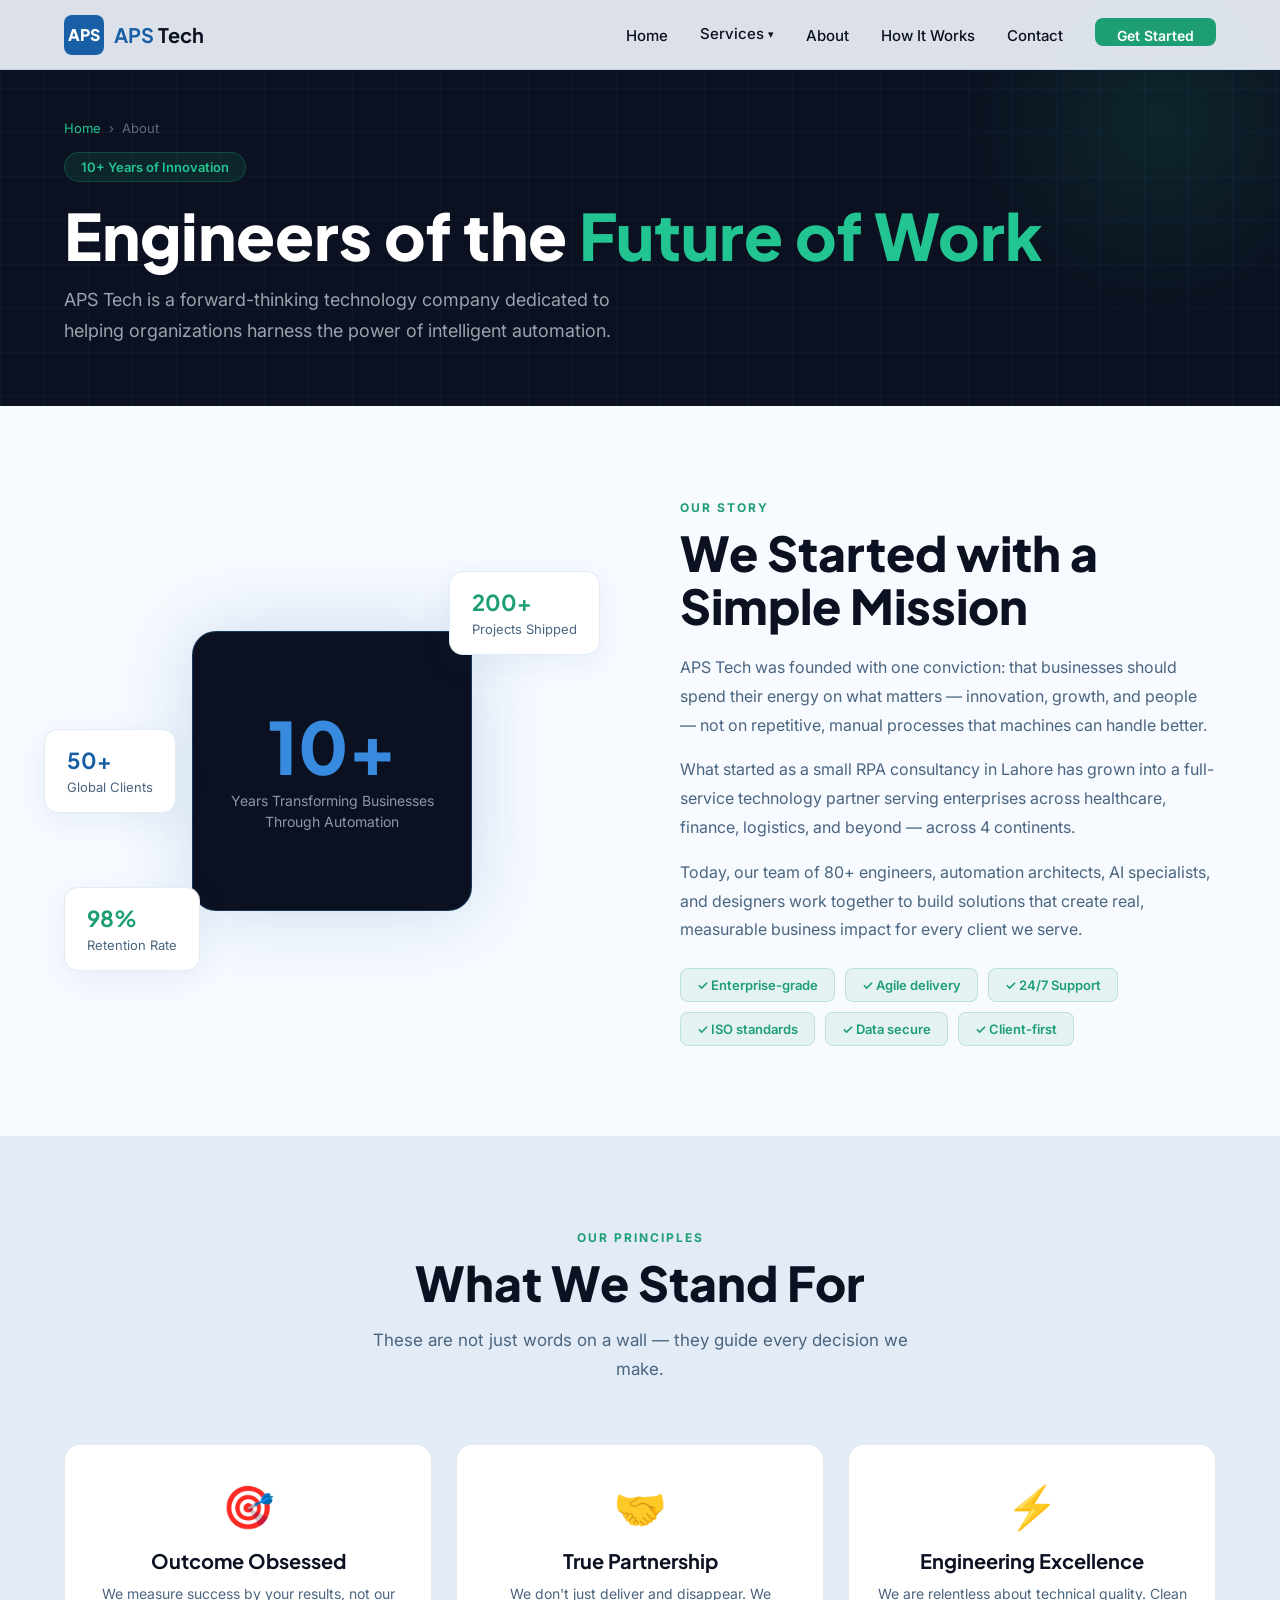
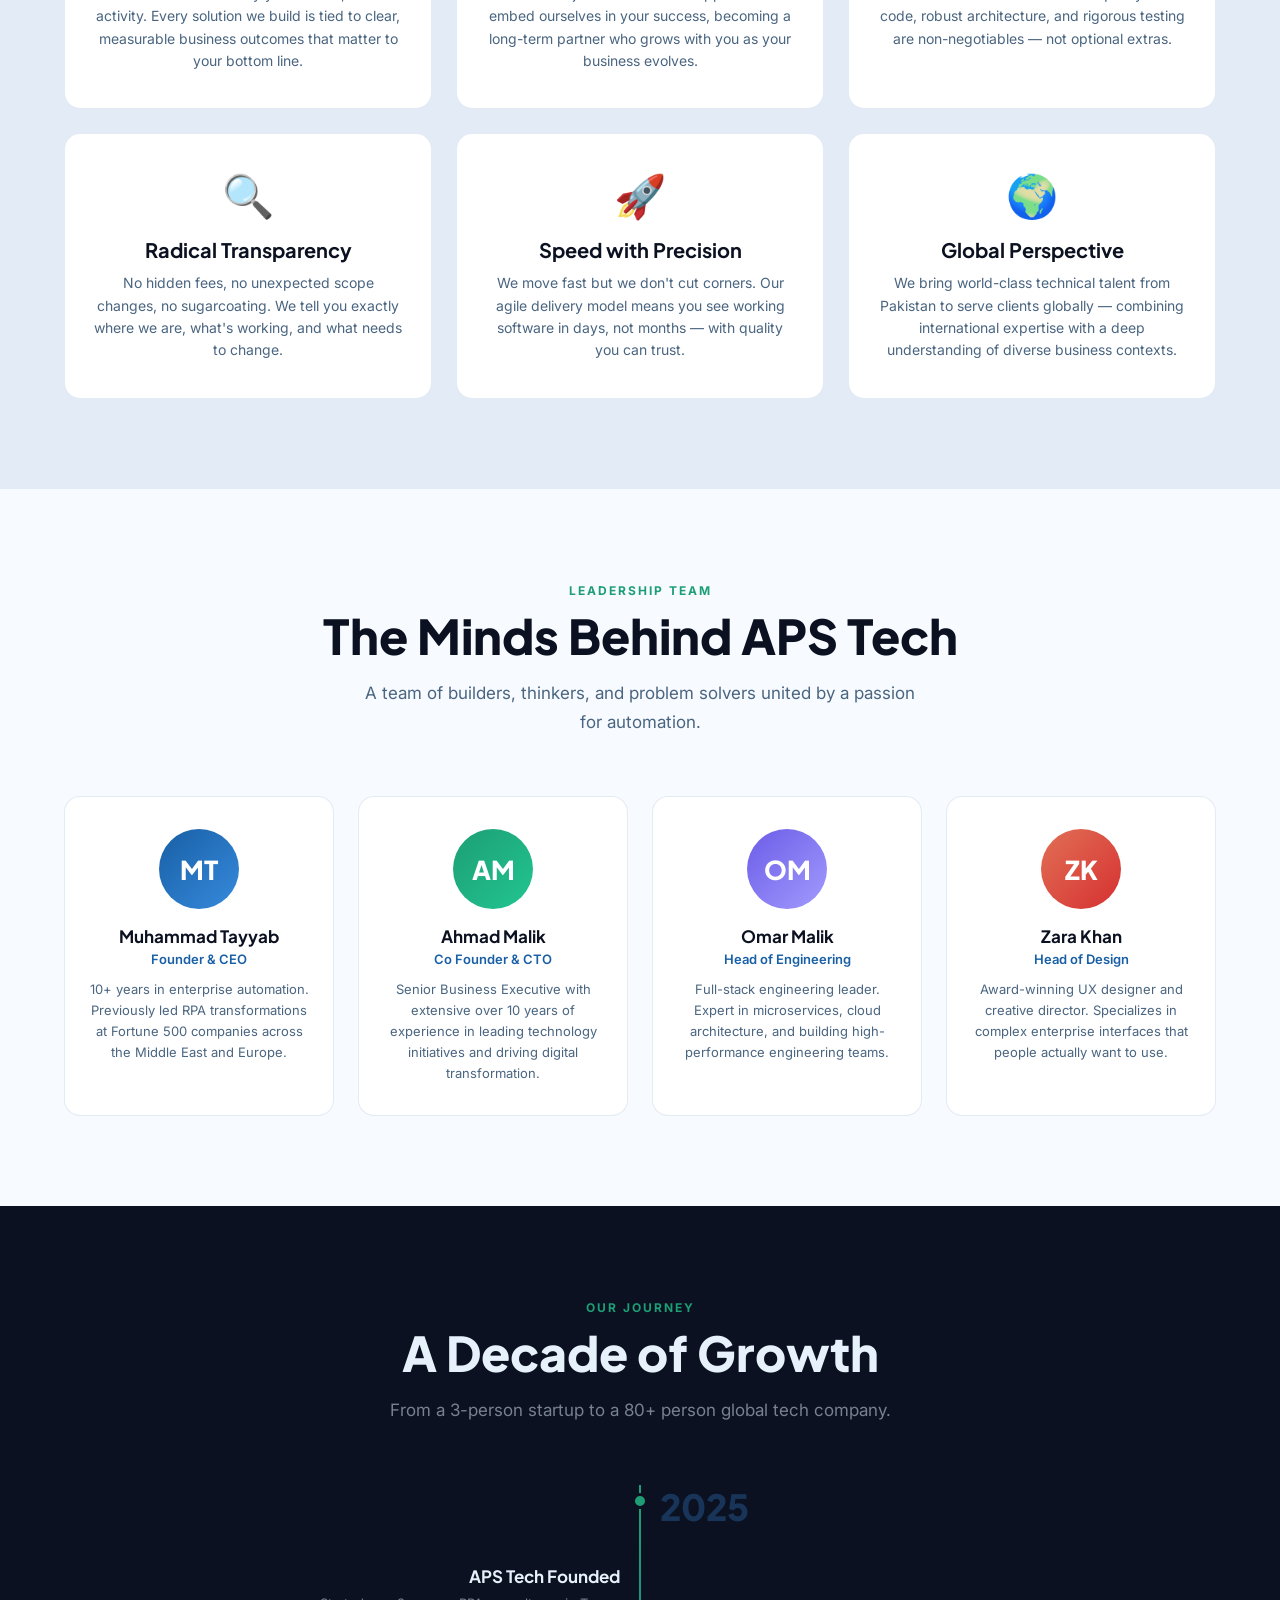
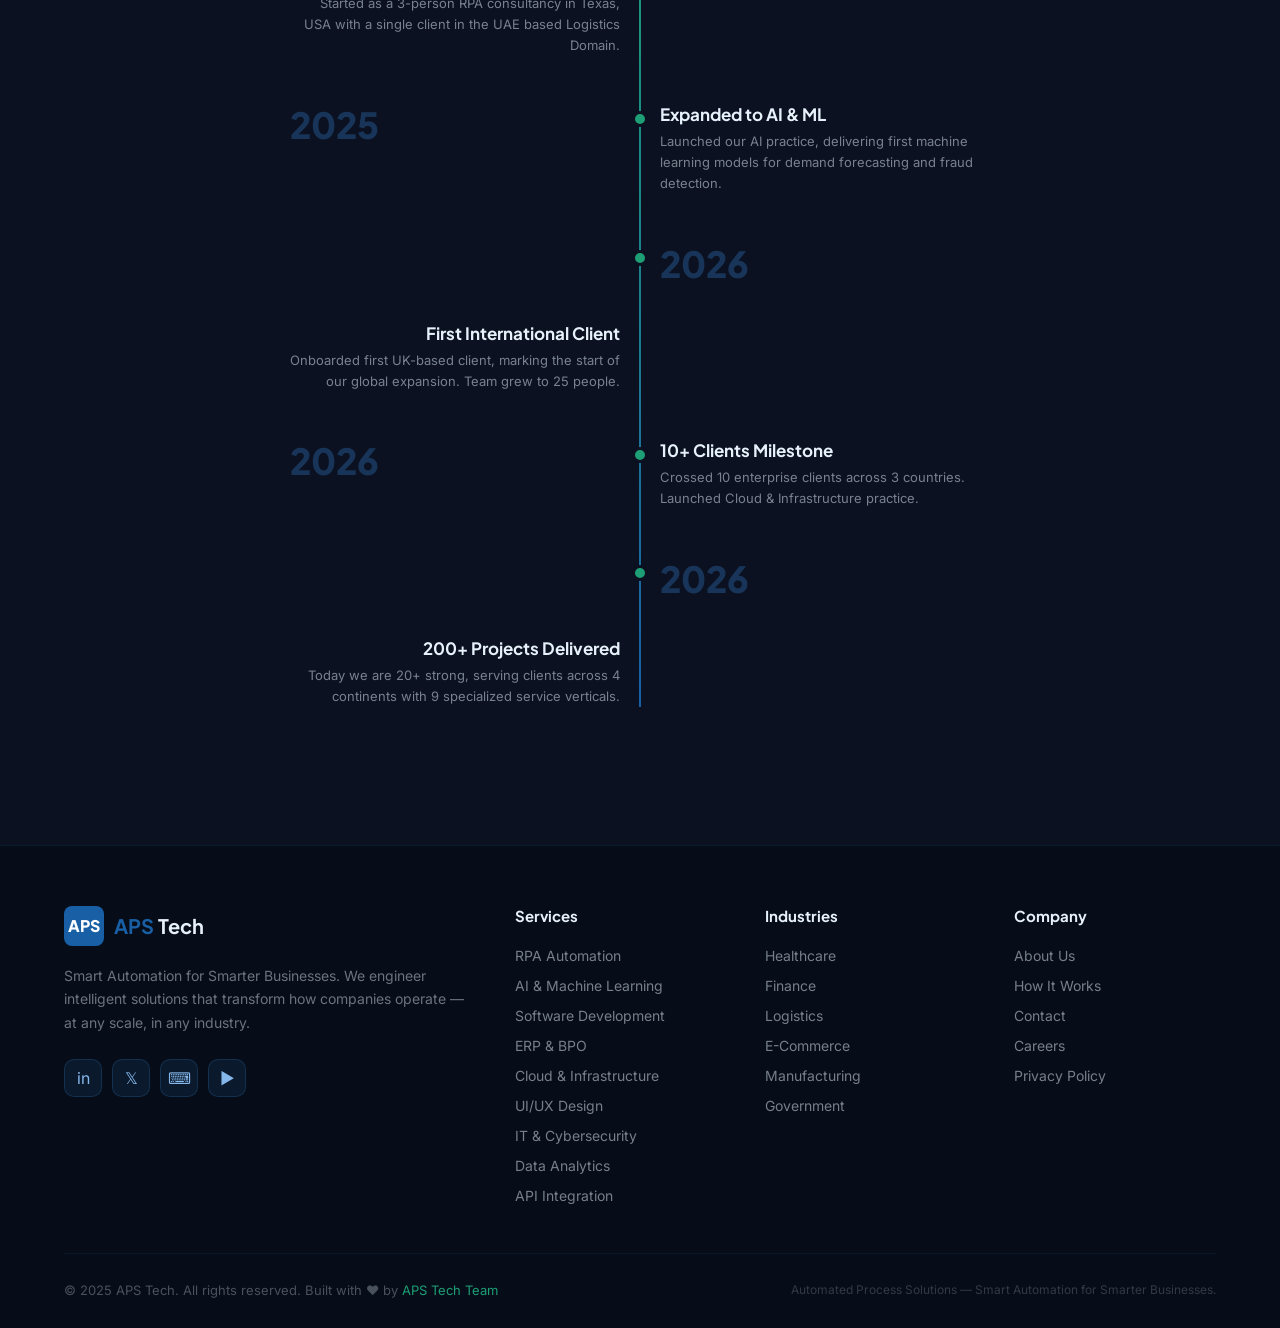
==== commit 4b2a2fa1: "about section modify" ====
--- a/pages/about.html
+++ b/pages/about.html
@@ -270,15 +270,15 @@
   <div class="timeline reveal">
     <div class="tl-item">
       <div class="tl-dot"></div>
-      <div class="tl-year">2015</div>
+      <div class="tl-year">2025</div>
       <div class="tl-content">
         <h4>APS Tech Founded</h4>
-        <p>Started as a 3-person RPA consultancy in Lahore, Pakistan with a single client in the banking sector.</p>
-      </div>
-    </div>
-    <div class="tl-item">
-      <div class="tl-dot"></div>
-      <div class="tl-year">2017</div>
+        <p>Started as a 3-person RPA consultancy in Texas, USA with a single client in the UAE based Logistics Domain.</p>
+      </div>
+    </div>
+    <div class="tl-item">
+      <div class="tl-dot"></div>
+      <div class="tl-year">2025</div>
       <div class="tl-content">
         <h4>Expanded to AI & ML</h4>
         <p>Launched our AI practice, delivering first machine learning models for demand forecasting and fraud detection.</p>
@@ -286,7 +286,7 @@
     </div>
     <div class="tl-item">
       <div class="tl-dot"></div>
-      <div class="tl-year">2019</div>
+      <div class="tl-year">2026</div>
       <div class="tl-content">
         <h4>First International Client</h4>
         <p>Onboarded first UK-based client, marking the start of our global expansion. Team grew to 25 people.</p>
@@ -294,18 +294,18 @@
     </div>
     <div class="tl-item">
       <div class="tl-dot"></div>
-      <div class="tl-year">2021</div>
-      <div class="tl-content">
-        <h4>50+ Clients Milestone</h4>
-        <p>Crossed 50 enterprise clients across 12 countries. Launched Cloud & Infrastructure practice.</p>
-      </div>
-    </div>
-    <div class="tl-item">
-      <div class="tl-dot"></div>
-      <div class="tl-year">2025</div>
+      <div class="tl-year">2026</div>
+      <div class="tl-content">
+        <h4>10+ Clients Milestone</h4>
+        <p>Crossed 10 enterprise clients across 3 countries. Launched Cloud & Infrastructure practice.</p>
+      </div>
+    </div>
+    <div class="tl-item">
+      <div class="tl-dot"></div>
+      <div class="tl-year">2026</div>
       <div class="tl-content">
         <h4>200+ Projects Delivered</h4>
-        <p>Today we are 80+ strong, serving clients across 4 continents with 9 specialized service verticals.</p>
+        <p>Today we are 20+ strong, serving clients across 4 continents with 9 specialized service verticals.</p>
       </div>
     </div>
   </div>
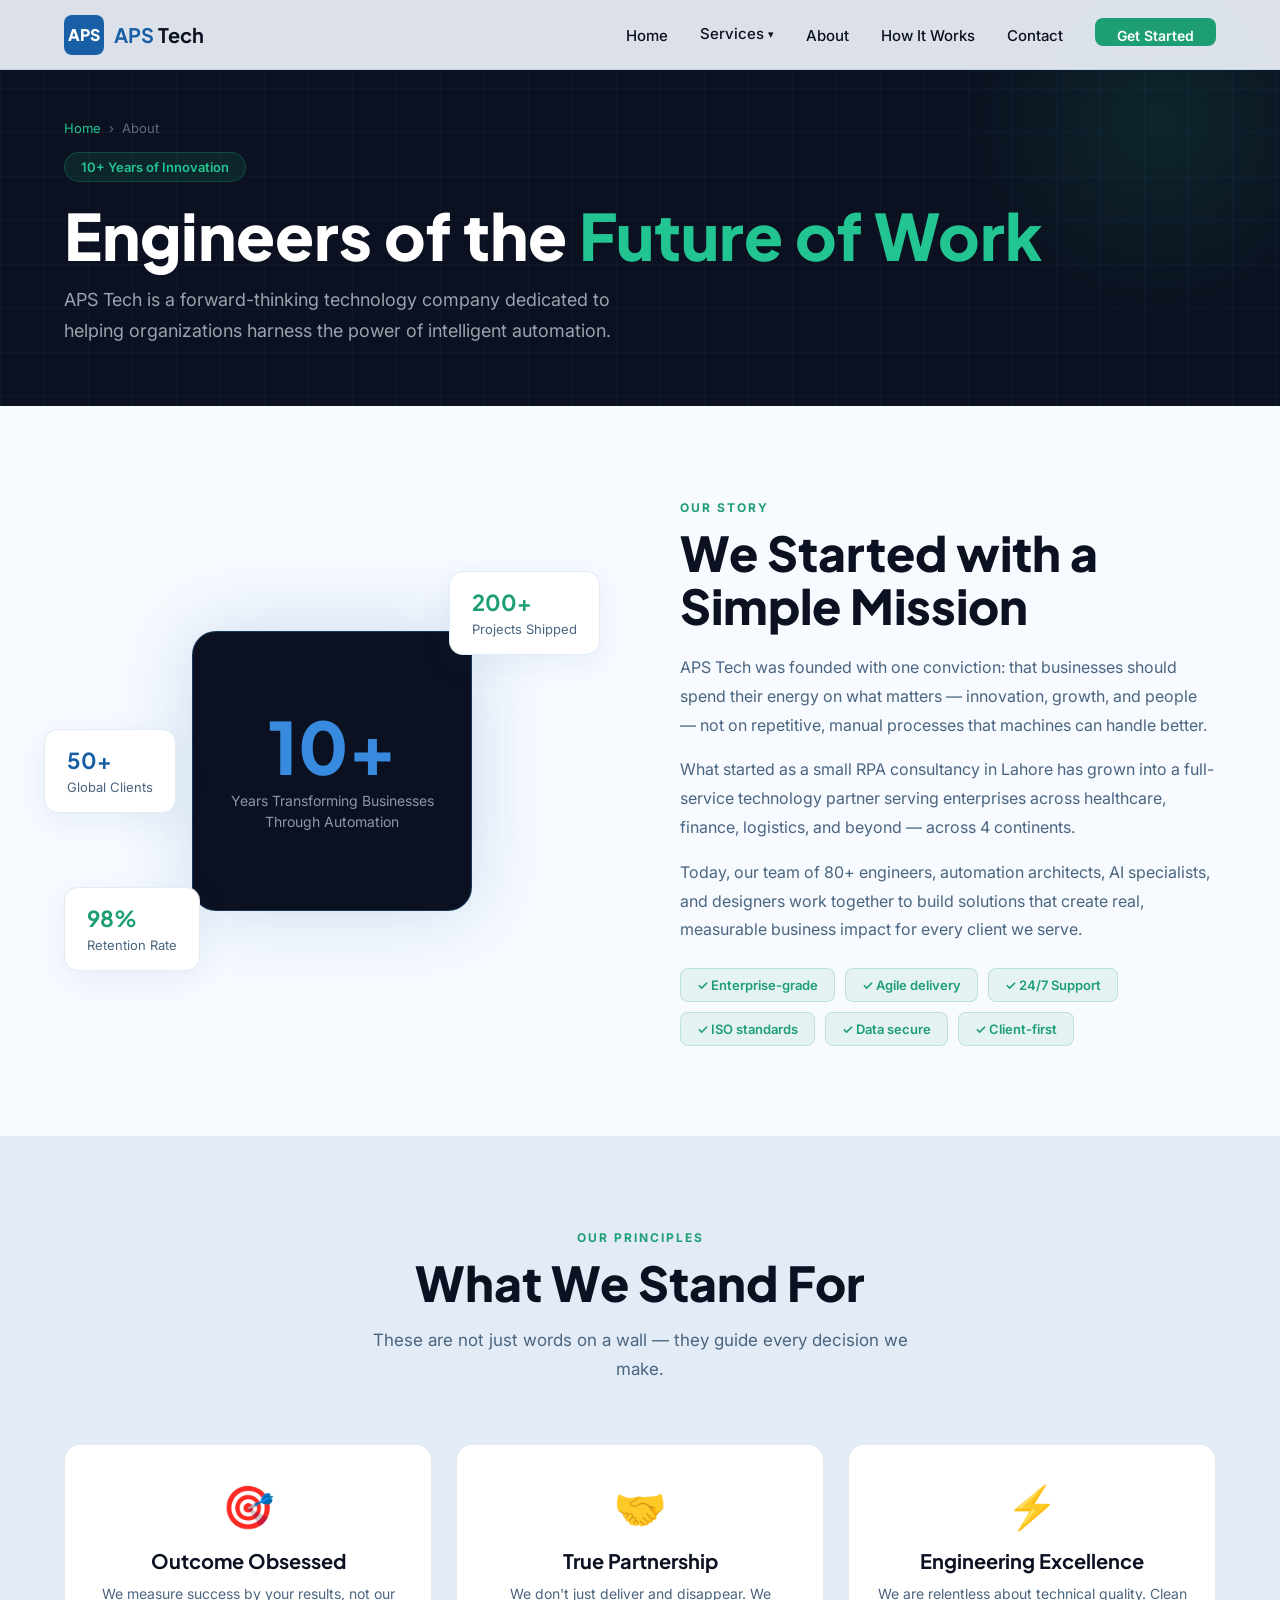
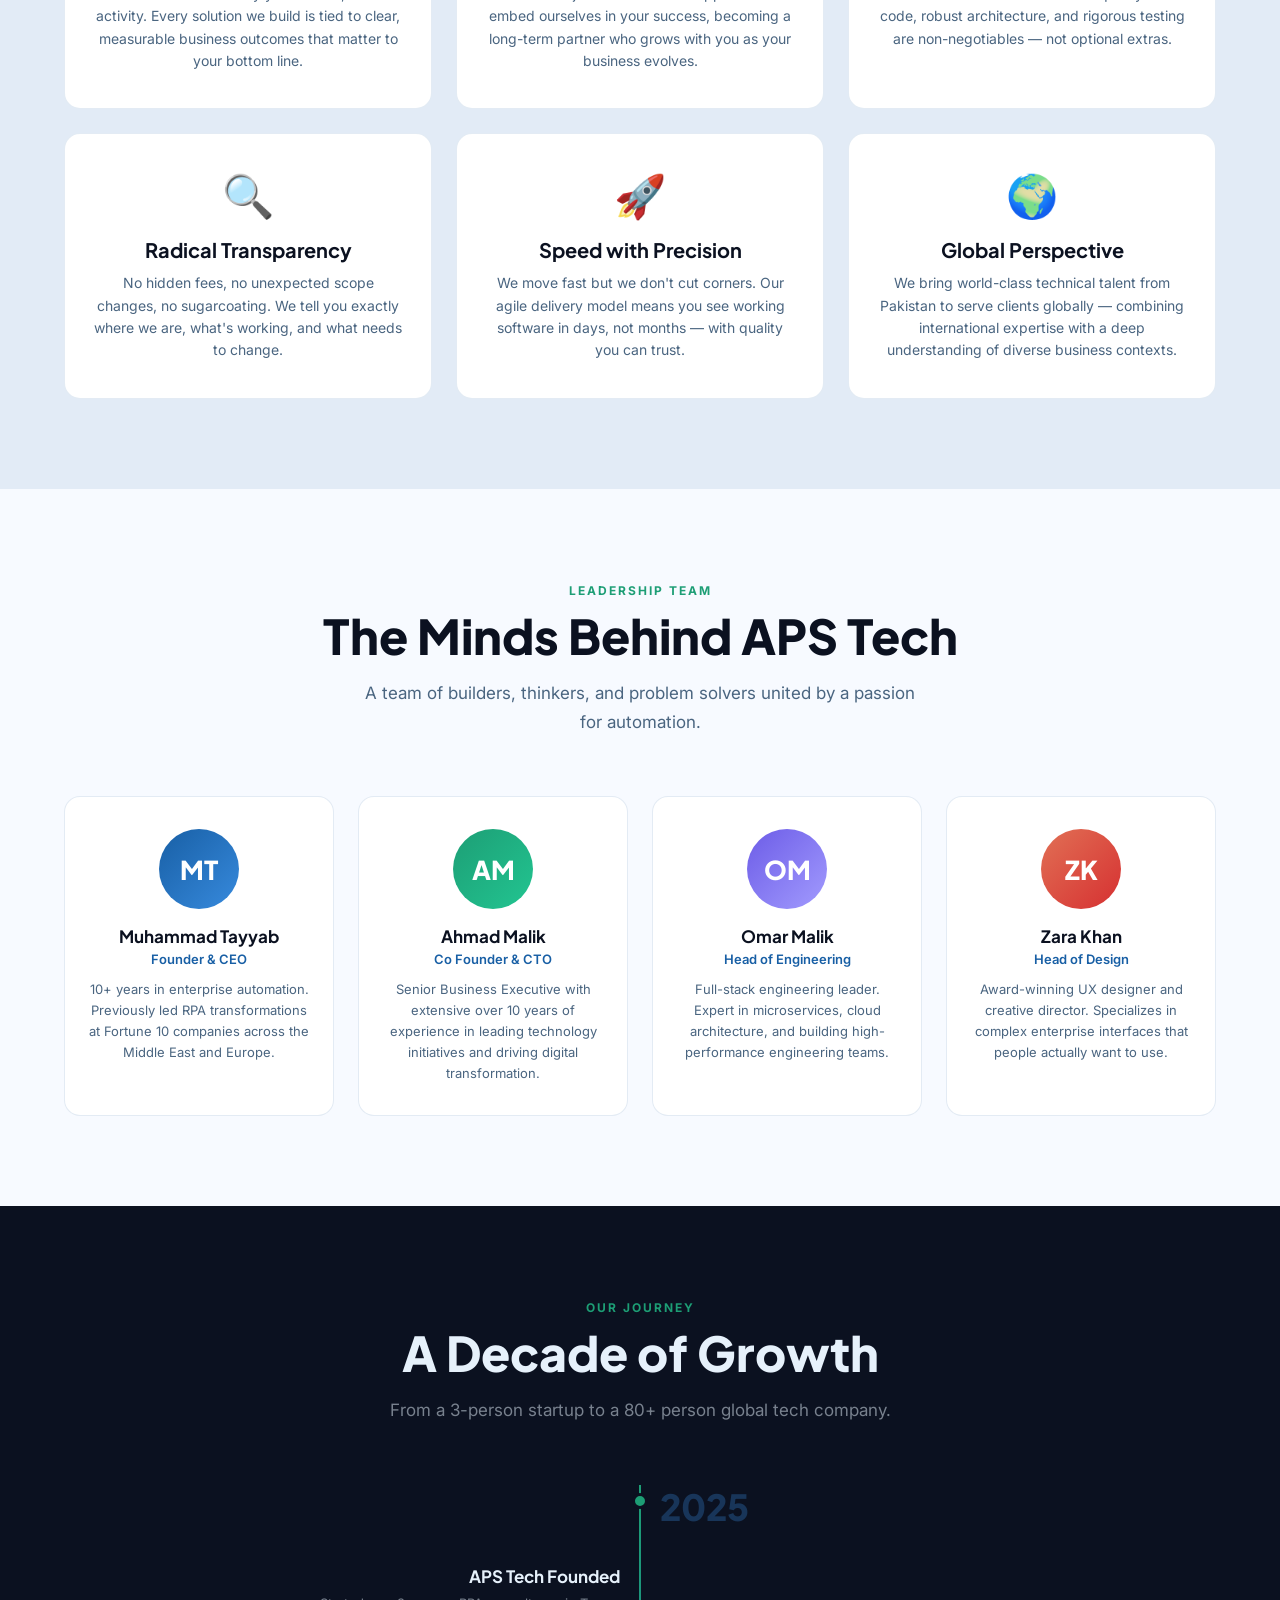
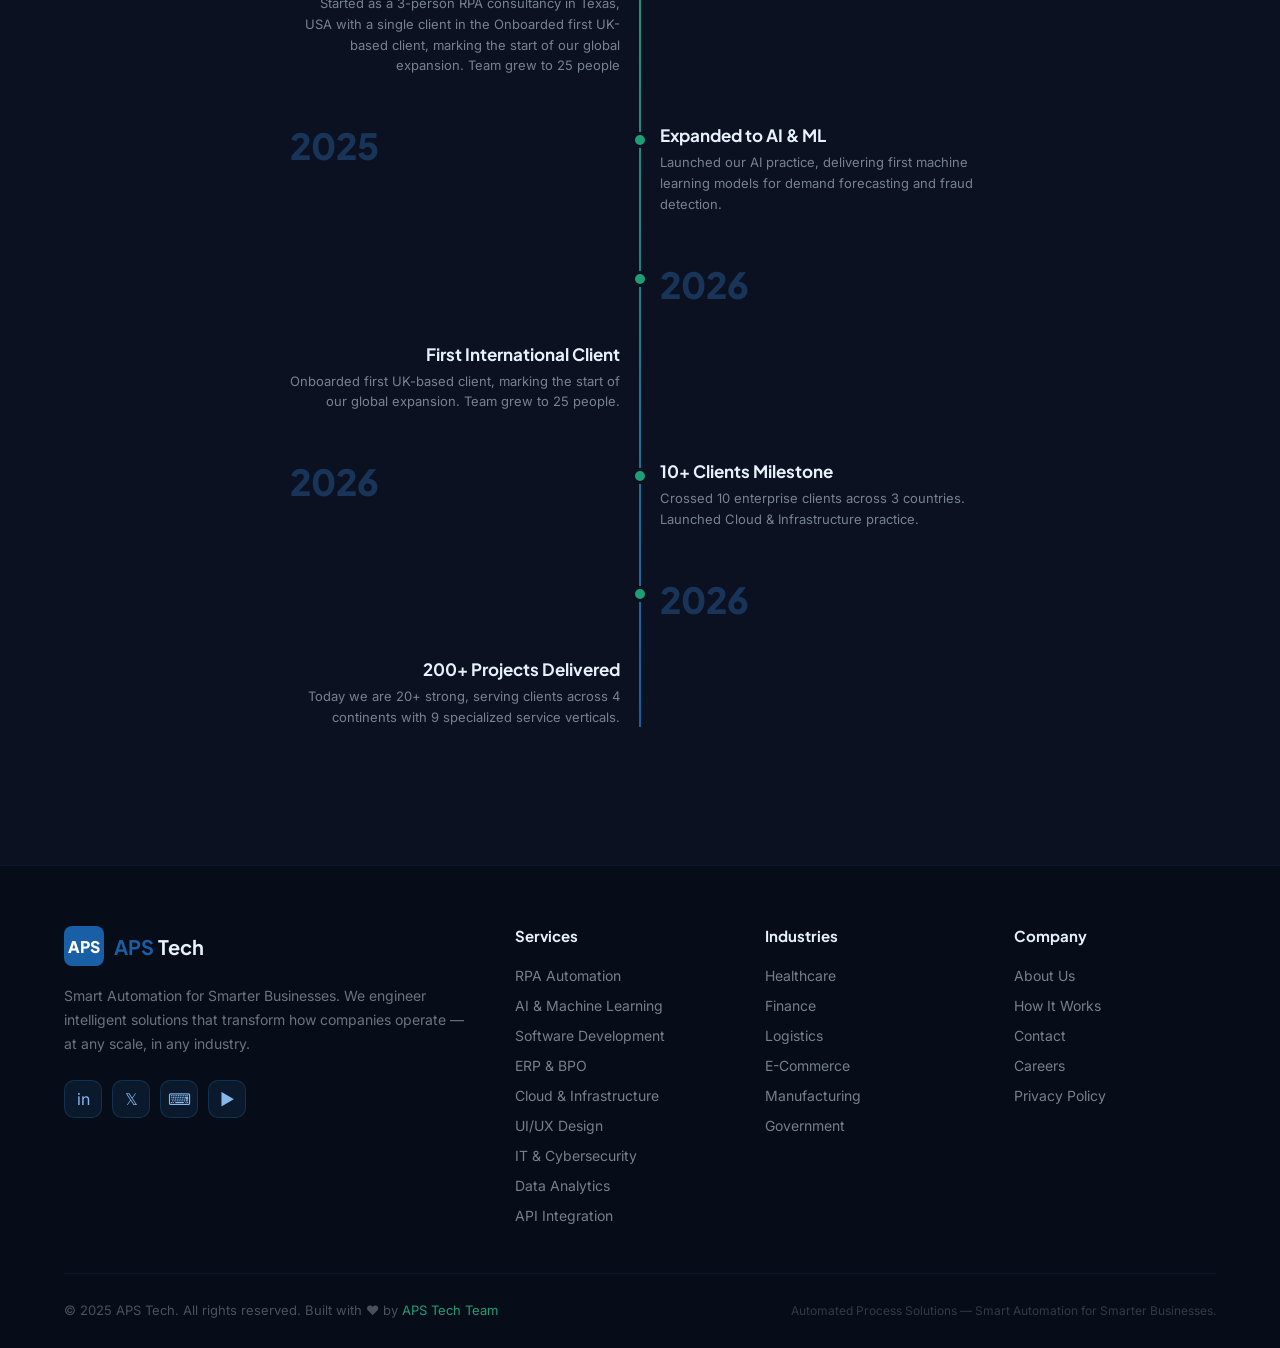
==== commit b730c844: "about section modify" ====
--- a/pages/about.html
+++ b/pages/about.html
@@ -237,7 +237,7 @@
       <div class="team-avatar ta1">MT</div>
       <div class="team-name">Muhammad Tayyab</div>
       <div class="team-role">Founder & CEO</div>
-      <div class="team-bio">10+ years in enterprise automation. Previously led RPA transformations at Fortune 500 companies across the Middle East and Europe.</div>
+      <div class="team-bio">10+ years in enterprise automation. Previously led RPA transformations at Fortune 10 companies across the Middle East and Europe.</div>
     </div>
     <div class="team-card reveal">
       <div class="team-avatar ta2">AM</div>
@@ -273,7 +273,7 @@
       <div class="tl-year">2025</div>
       <div class="tl-content">
         <h4>APS Tech Founded</h4>
-        <p>Started as a 3-person RPA consultancy in Texas, USA with a single client in the UAE based Logistics Domain.</p>
+        <p>Started as a 3-person RPA consultancy in Texas, USA with a single client in the Onboarded first UK-based client, marking the start of our global expansion. Team grew to 25 people</p>
       </div>
     </div>
     <div class="tl-item">
